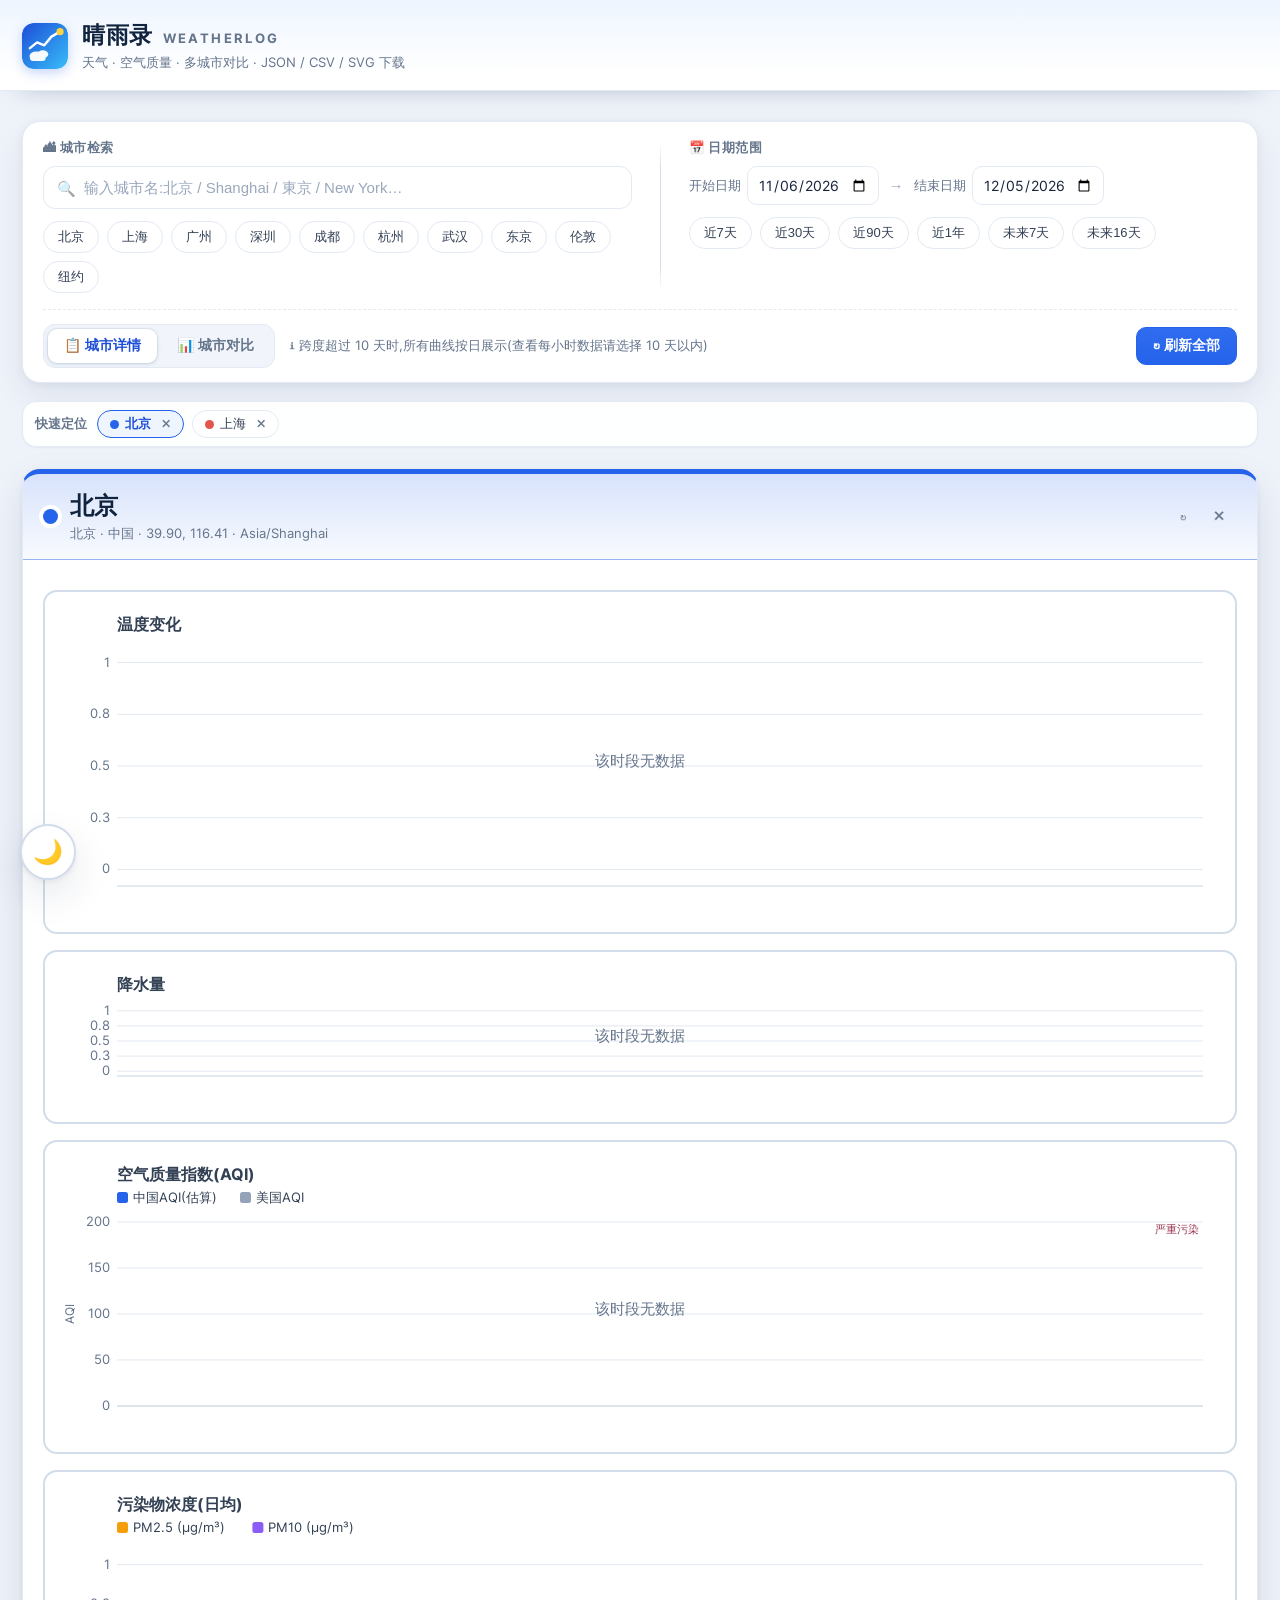
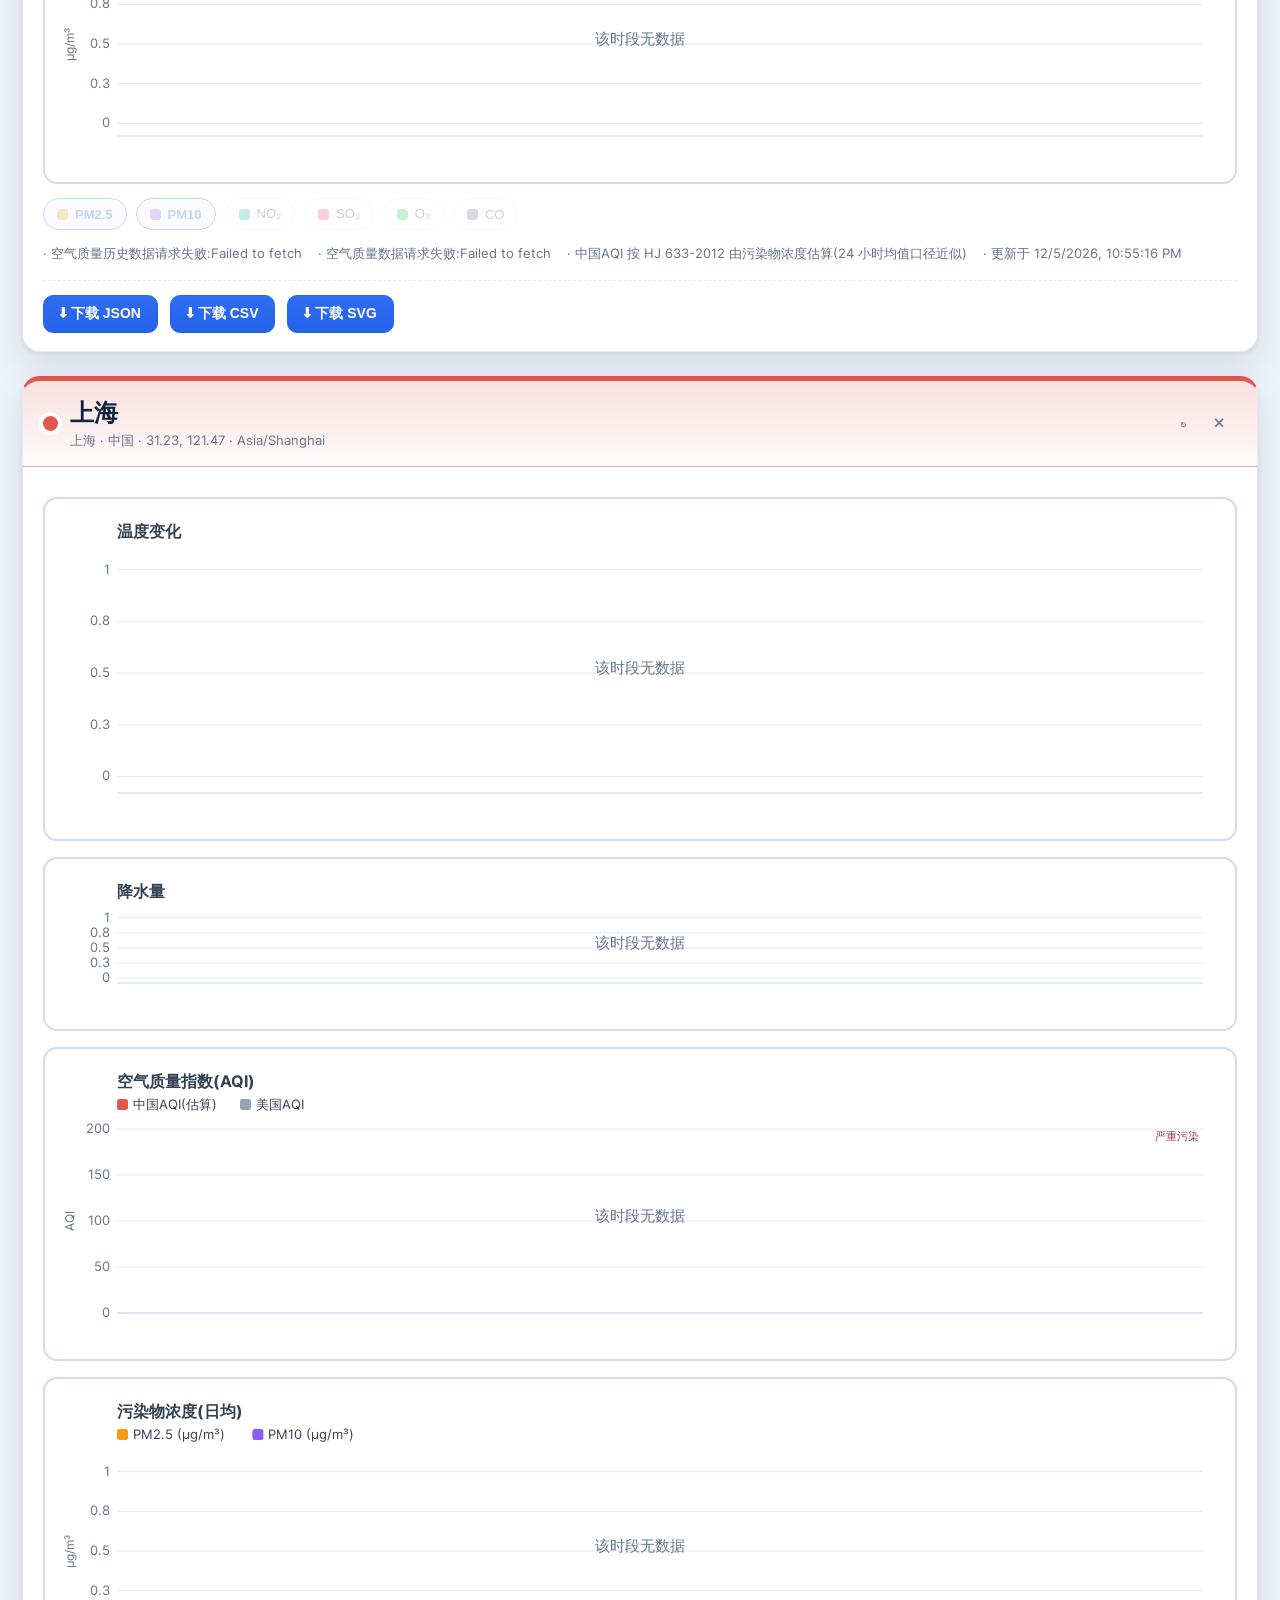
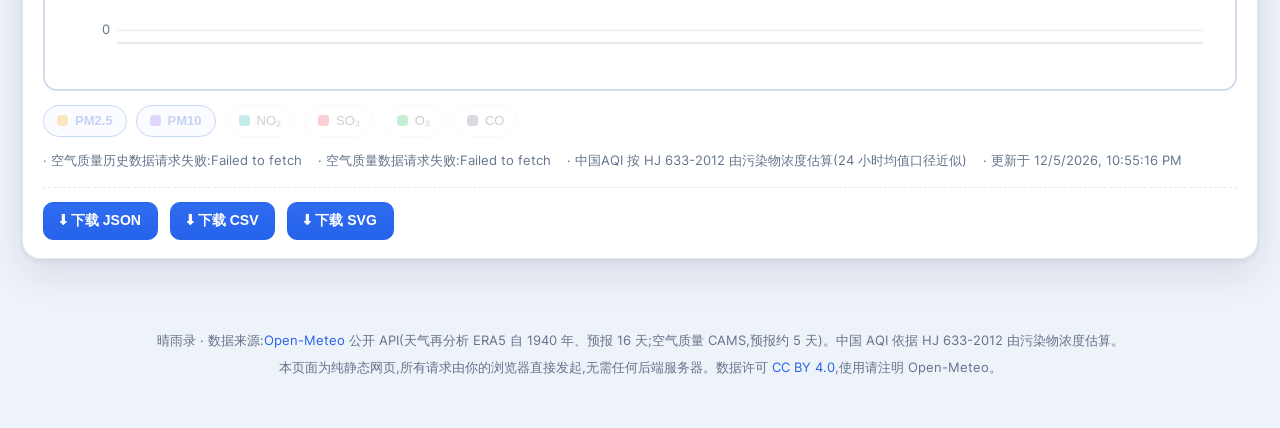
==== index.single.html @ 569e4cec "Add files via upload" ====
<!DOCTYPE html>
<html lang="zh-CN">
<head>
<meta charset="UTF-8">
<meta name="viewport" content="width=device-width, initial-scale=1">
<title>晴雨录 · 天气与空气质量查询</title>
<meta name="description" content="晴雨录:任意城市、任意时间段的天气温度与空气质量(AQI、PM2.5、PM10 等)查询,城市详情与多城市对比分开显示,可下载 JSON / CSV / SVG。数据来自 Open-Meteo 公开 API,纯静态网页,无需后端。">
<meta name="theme-color" content="#ffffff">
<script>
  /* 主题预设:在样式加载前应用,避免闪烁(默认浅色) */
  (function () {
    try {
      if (localStorage.getItem('ws_theme') === 'dark') document.documentElement.setAttribute('data-theme', 'dark');
    } catch (e) { /* 忽略 */ }
  })();
</script>
<link rel="icon" type="image/svg+xml" href="[data-uri]">
<link rel="icon" type="image/png" sizes="64x64" href="[data-uri]">
<link rel="apple-touch-icon" href="[data-uri]">
<style>
/* 晴雨录 · 主题样式(默认浅色,可切换深色)
 * 字体:Inter(本地打包,观感接近苹果 SF Pro)+ 系统中文/回退字体
 */
@font-face {
  font-family: "Inter";
  font-style: normal;
  font-weight: 400;
  font-display: swap;
  src: url("[data-uri]") format("woff2");
  unicode-range: U+0000-00FF, U+0131, U+0152-0153, U+02BB-02BC, U+02C6, U+02DA, U+02DC, U+0304, U+0308, U+0329, U+2000-206F, U+2074, U+20AC, U+2122, U+2191, U+2193, U+2212, U+2215, U+FEFF, U+FFFD;
}
@font-face {
  font-family: "Inter";
  font-style: normal;
  font-weight: 500;
  font-display: swap;
  src: url("[data-uri]") format("woff2");
  unicode-range: U+0000-00FF, U+0131, U+0152-0153, U+02BB-02BC, U+02C6, U+02DA, U+02DC, U+0304, U+0308, U+0329, U+2000-206F, U+2074, U+20AC, U+2122, U+2191, U+2193, U+2212, U+2215, U+FEFF, U+FFFD;
}
@font-face {
  font-family: "Inter";
  font-style: normal;
  font-weight: 600;
  font-display: swap;
  src: url("[data-uri]") format("woff2");
  unicode-range: U+0000-00FF, U+0131, U+0152-0153, U+02BB-02BC, U+02C6, U+02DA, U+02DC, U+0304, U+0308, U+0329, U+2000-206F, U+2074, U+20AC, U+2122, U+2191, U+2193, U+2212, U+2215, U+FEFF, U+FFFD;
}
@font-face {
  font-family: "Inter";
  font-style: normal;
  font-weight: 700;
  font-display: swap;
  src: url("[data-uri]") format("woff2");
  unicode-range: U+0000-00FF, U+0131, U+0152-0153, U+02BB-02BC, U+02C6, U+02DA, U+02DC, U+0304, U+0308, U+0329, U+2000-206F, U+2074, U+20AC, U+2122, U+2191, U+2193, U+2212, U+2215, U+FEFF, U+FFFD;
}

:root {
  color-scheme: light;
  --bg: #eef2f9;
  --bg-glow: #dbeafe;
  --card: #ffffff;
  --text: #16233a;
  --text-strong: #10233f;
  --muted: #64748b;
  --border: #e3eaf3;
  --border-strong: #d2dcea;
  --accent: #2563eb;
  --accent-dark: #1d4ed8;
  --accent-soft: #eff5ff;
  --panel-bg: #fbfdff;
  --seg-bg: #f1f5fb;
  --glass: rgba(255, 255, 255, .94);
  --header-top: #eef5ff;
  --placeholder: #9aa8bd;
  --btn-fg: #334155;
  --chart-panel: #ffffff;
  --hl-line: rgba(37, 99, 235, .12);
  --shadow-sm: 0 1px 2px rgba(16, 42, 83, .05);
  --shadow: 0 2px 8px rgba(16, 42, 83, .05), 0 14px 34px rgba(16, 42, 83, .07);
  --header-shadow: 0 12px 28px -22px rgba(16, 42, 83, .5);
  --card-shadow: 0 2px 5px rgba(16, 42, 83, .07), 0 16px 38px rgba(16, 42, 83, .10);
  --card-shadow-hover: 0 3px 10px rgba(16, 42, 83, .08), 0 22px 50px rgba(16, 42, 83, .14);
  --primary-shadow: 0 6px 16px rgba(37, 99, 235, .28);
  --danger: #dc2626;
  --danger-bg: #fef2f2;
}
[data-theme="dark"] {
  color-scheme: dark;
  --bg: #0b1220;
  --bg-glow: #1a2b4a;
  --card: #151f33;
  --text: #e2e8f0;
  --text-strong: #f1f5f9;
  --muted: #94a3b8;
  --border: #263248;
  --border-strong: #34445f;
  --accent: #60a5fa;
  --accent-dark: #93c5fd;
  --accent-soft: #16233d;
  --panel-bg: #111a2c;
  --seg-bg: #0f1728;
  --glass: rgba(21, 31, 51, .92);
  --header-top: #101a30;
  --placeholder: #64748b;
  --btn-fg: #cbd5e1;
  --chart-panel: #0f172a;
  --hl-line: rgba(96, 165, 250, .28);
  --shadow-sm: 0 1px 2px rgba(0, 0, 0, .35);
  --shadow: 0 2px 8px rgba(0, 0, 0, .3), 0 16px 38px rgba(0, 0, 0, .45);
  --header-shadow: 0 12px 28px -20px rgba(0, 0, 0, .8);
  --card-shadow: 0 2px 6px rgba(0, 0, 0, .35), 0 18px 44px rgba(0, 0, 0, .5);
  --card-shadow-hover: 0 3px 10px rgba(0, 0, 0, .45), 0 24px 54px rgba(0, 0, 0, .6);
  --primary-shadow: 0 6px 16px rgba(59, 130, 246, .35);
  --danger: #f87171;
  --danger-bg: #3f1212;
}

* { box-sizing: border-box; }
html { -webkit-text-size-adjust: 100%; }
body {
  margin: 0;
  font-family: "Inter", -apple-system, BlinkMacSystemFont, "SF Pro Text", "SF Pro Display", "PingFang SC", "Helvetica Neue", "Segoe UI", "Microsoft YaHei", sans-serif;
  background:
    radial-gradient(1100px 380px at 50% -150px, var(--bg-glow) 0%, transparent 65%),
    var(--bg);
  color: var(--text);
  min-height: 100vh;
  font-size: 15px;
}
a { color: var(--accent); text-decoration: none; }
a:hover { text-decoration: underline; }
.hidden { display: none !important; }

/* ---------- 顶部 ---------- */
.site-header {
  background: linear-gradient(180deg, var(--header-top) 0%, var(--card) 82%);
  border-bottom: 1px solid var(--border);
  box-shadow: var(--header-shadow);
  position: relative;
}
.logo-row { max-width: 1280px; margin: 0 auto; padding: 20px 22px 18px; display: flex; align-items: center; gap: 14px; }
.logo-row img { width: 46px; height: 46px; border-radius: 12px; box-shadow: 0 4px 12px rgba(37, 99, 235, .25); }
.brand h1 { margin: 0; font-size: 23px; letter-spacing: .5px; color: var(--text-strong); display: flex; align-items: baseline; gap: 10px; flex-wrap: wrap; }
.brand h1 .en { font-size: 13px; font-weight: 800; letter-spacing: 2.4px; color: var(--muted); }
.brand p { margin: 3px 0 0; font-size: 13px; color: var(--muted); }

main { max-width: 1280px; margin: 0 auto; padding: 10px 22px 56px; }
.panel { background: var(--card); border: 1px solid var(--border); border-radius: 18px; box-shadow: var(--shadow); }

/* ---------- 控制区 ---------- */
.controls { margin-top: 20px; padding: 18px 20px 14px; display: flex; flex-direction: column; }
.ctrl-row { display: flex; flex-wrap: wrap; gap: 18px 26px; align-items: flex-start; }
.ctrl-group { flex: 1 1 300px; min-width: 240px; }
.search-group { flex: 1 1 420px; }
.date-group { flex: 1 1 380px; }
.ctrl-label { display: flex; align-items: center; gap: 7px; font-size: 12.5px; font-weight: 700; letter-spacing: .4px; color: var(--muted); margin-bottom: 9px; }
.ctrl-divider {
  align-self: stretch;
  flex: 0 0 auto;
  width: 1px;
  margin: 2px;
  background: linear-gradient(180deg, transparent, var(--border-strong) 18%, var(--border-strong) 82%, transparent);
}
.ctrl-foot { display: flex; align-items: center; gap: 14px; flex-wrap: wrap; margin-top: 16px; padding-top: 14px; border-top: 1px dashed var(--border); }
.range-note { flex: 1 1 260px; font-size: 12.5px; color: var(--muted); line-height: 1.8; }
.ctrl-foot #refreshAll { margin-left: auto; }

.searchbox { position: relative; }
.search-ico { position: absolute; left: 14px; top: 50%; transform: translateY(-50%); font-size: 15px; opacity: .55; }
.searchbox input {
  width: 100%;
  padding: 12px 14px 12px 40px;
  border: 1.5px solid var(--border);
  border-radius: 12px;
  font-size: 15px;
  background: var(--card);
  color: var(--text);
  outline: none;
  transition: border-color .15s, box-shadow .15s;
}
.searchbox input:focus { border-color: var(--accent); box-shadow: 0 0 0 4px var(--hl-line); }
.searchbox input::placeholder { color: var(--placeholder); }

.suggestions {
  position: absolute;
  top: calc(100% + 8px);
  left: 0; right: 0;
  background: var(--card);
  border: 1px solid var(--border);
  border-radius: 12px;
  box-shadow: 0 16px 40px rgba(16, 42, 83, .16);
  max-height: 340px;
  overflow: auto;
  z-index: 50;
  padding: 6px;
}
.sugg-item { padding: 9px 12px; border-radius: 8px; cursor: pointer; }
.sugg-item:hover, .sugg-item.active { background: var(--accent-soft); }
.sugg-item b { font-size: 14.5px; }
.sugg-item span { display: block; font-size: 12.5px; color: var(--muted); margin-top: 2px; }
.sugg-empty { padding: 12px; font-size: 13.5px; color: var(--muted); }

.range-inputs { display: flex; align-items: center; gap: 10px; flex-wrap: wrap; }
.range-inputs label { font-size: 13px; color: var(--muted); display: flex; align-items: center; gap: 6px; }
.range-inputs input {
  padding: 9px 10px;
  border: 1.5px solid var(--border);
  border-radius: 10px;
  font-size: 14px;
  background: var(--card);
  color: var(--text);
  font-family: inherit;
}
.range-inputs input:focus { border-color: var(--accent); outline: none; box-shadow: 0 0 0 3px var(--hl-line); }
.sep { color: var(--placeholder); }

.preset-chips, .range-chips { display: flex; flex-wrap: wrap; gap: 8px; margin-top: 12px; }
.chip {
  padding: 6px 14px;
  border: 1px solid var(--border);
  border-radius: 999px;
  background: var(--card);
  color: var(--btn-fg);
  font-size: 13px;
  cursor: pointer;
  white-space: nowrap;
  transition: all .15s;
}
.chip:hover { border-color: var(--accent); color: var(--accent); background: var(--accent-soft); }

/* ---------- 按钮 ---------- */
.btn {
  padding: 9px 16px;
  border: 1px solid var(--border);
  border-radius: 10px;
  background: var(--card);
  color: var(--btn-fg);
  font-size: 14px;
  cursor: pointer;
  transition: all .15s;
}
.btn:hover { border-color: var(--accent); color: var(--accent); background: var(--accent-soft); }
.btn:active { transform: translateY(1px); }
.btn.primary { background: linear-gradient(180deg, #2f6cf0, #2563eb); border-color: #2563eb; color: #fff; font-weight: 600; }
.btn.primary:hover { background: linear-gradient(180deg, #2563eb, #1d4ed8); border-color: #1d4ed8; color: #fff; box-shadow: var(--primary-shadow); }
.btn.ghost { border-color: transparent; background: transparent; color: var(--muted); }
.btn.ghost:hover { background: var(--accent-soft); color: var(--accent); border-color: transparent; }
.btn.small { padding: 5px 10px; font-size: 13px; border-radius: 8px; }

/* ---------- 城市卡片(单列满宽,图表更大) ---------- */
.cards { display: grid; grid-template-columns: 1fr; gap: 24px; margin-top: 22px; }
.card {
  background: var(--card);
  border: 1px solid var(--border);
  border-top: 5px solid var(--cc, var(--border));
  border-radius: 18px;
  box-shadow: var(--card-shadow);
  overflow: hidden;
  transition: box-shadow .2s;
}
.card:hover { box-shadow: var(--card-shadow-hover); }
.card-head {
  display: flex;
  align-items: center;
  gap: 12px;
  padding: 16px 20px;
  border-bottom: 1px solid var(--border);
  background: linear-gradient(180deg, var(--panel-bg), var(--card));
}
.dot { width: 13px; height: 13px; border-radius: 50%; flex: 0 0 auto; display: inline-block; }
.card-head .dot { width: 15px; height: 15px; box-shadow: 0 0 0 4px var(--card); }
.card-head .title { min-width: 0; }
.card-head h3 { margin: 0; font-size: 24px; letter-spacing: .3px; color: var(--text-strong); }
.card-head .title p { margin: 3px 0 0; font-size: 13px; color: var(--muted); overflow: hidden; text-overflow: ellipsis; white-space: nowrap; }
.head-actions { margin-left: auto; display: flex; gap: 4px; }
.card .body { padding: 16px 20px 18px; }

/* 统计胶囊 */
.stats { display: flex; flex-wrap: wrap; gap: 10px; margin-bottom: 14px; }
.stat {
  display: inline-flex;
  align-items: baseline;
  gap: 5px;
  padding: 8px 14px;
  border: 1px solid var(--border);
  border-radius: 12px;
  font-size: 12.5px;
  background: var(--panel-bg);
}
.stat b { font-size: 17px; color: var(--text-strong); font-variant-numeric: tabular-nums; font-weight: 700; }
.stat i { font-style: normal; color: var(--muted); font-size: 12.5px; }
.stat.level { font-weight: 700; font-size: 13.5px; }

/* 图表(配色随主题切换;导出 SVG 时自动统一为白底) */
.charts { display: flex; flex-direction: column; gap: 16px; }
.chart-wrap { background: var(--chart-panel); border: 2px solid var(--border-strong); border-radius: 14px; padding: 10px 14px; }
.chart-wrap svg { width: 100%; height: auto; display: block; cursor: crosshair; }

/* 污染物图例开关 */
.poll-legend { display: flex; flex-wrap: wrap; gap: 9px; margin: 14px 0 4px; }
.poll-toggle { display: inline-flex; align-items: center; gap: 7px; font-size: 13px; padding: 6px 13px; }
.poll-toggle i { width: 11px; height: 11px; border-radius: 3.5px; display: inline-block; }
.poll-toggle:not(.on) { opacity: .55; }
.poll-toggle.on { border-color: var(--accent); color: var(--accent-dark); background: var(--accent-soft); font-weight: 600; }
.poll-toggle:disabled { opacity: .25; cursor: not-allowed; }

.note { font-size: 12.5px; color: var(--muted); line-height: 1.9; margin: 12px 0; }
.note span { margin-right: 16px; }

.downloads { display: flex; flex-wrap: wrap; gap: 12px; margin-top: 14px; padding-top: 14px; border-top: 1px dashed var(--border); }

.loading { display: flex; align-items: center; gap: 10px; padding: 30px 6px; color: var(--muted); font-size: 14px; }
.spinner {
  width: 18px; height: 18px;
  border: 3px solid var(--border);
  border-top-color: var(--accent);
  border-radius: 50%;
  animation: spin .8s linear infinite;
  flex: 0 0 auto;
}
@keyframes spin { to { transform: rotate(360deg); } }
.error-box {
  background: var(--danger-bg);
  border: 1px solid rgba(220, 38, 38, .35);
  color: var(--danger);
  border-radius: 12px;
  padding: 12px 14px;
  font-size: 13.5px;
  display: flex;
  align-items: center;
  gap: 10px;
  flex-wrap: wrap;
}

/* ---------- 对比区 ---------- */
.compare { margin-top: 22px; padding: 18px 20px 20px; }
.compare-head { display: flex; align-items: center; gap: 16px; flex-wrap: wrap; }
.compare-head h2 { margin: 0; font-size: 20px; color: var(--text-strong); }
.compare-chips { display: flex; flex-wrap: wrap; gap: 8px; }
.cmp-chip { display: inline-flex; align-items: center; gap: 7px; font-size: 13.5px; cursor: pointer; padding: 6px 13px; }
.cmp-chip input { accent-color: var(--accent); }
.cmp-chip i { width: 11px; height: 11px; border-radius: 50%; }
.compare-charts { display: flex; flex-direction: column; gap: 16px; margin-top: 16px; }
.compare-table { width: 100%; border-collapse: collapse; margin-top: 18px; font-size: 14px; }
.compare-table th, .compare-table td { padding: 10px 12px; border-bottom: 1px solid var(--border); text-align: center; font-variant-numeric: tabular-nums; }
.compare-table th { color: var(--muted); font-weight: 600; font-size: 12.5px; background: var(--panel-bg); }
.compare-table td:first-child { text-align: left; }
.compare-table .dot { margin-right: 8px; vertical-align: -1px; }
.compare .downloads { margin-top: 16px; }

/* ---------- 悬浮提示 ---------- */
.chart-tip {
  position: fixed;
  z-index: 999;
  pointer-events: none;
  background: rgba(15, 23, 42, .94);
  color: #fff;
  padding: 10px 12px;
  border-radius: 10px;
  font-size: 12.5px;
  max-width: 320px;
  box-shadow: 0 8px 24px rgba(0, 0, 0, .28);
}
.tip-title { font-weight: 700; margin-bottom: 5px; font-size: 13px; }
.tip-row { display: flex; align-items: center; gap: 8px; margin-top: 3px; white-space: nowrap; }
.tip-row i { width: 9px; height: 9px; border-radius: 50%; flex: 0 0 auto; }
.tip-row span { flex: 1; }
.tip-row b { margin-left: auto; padding-left: 14px; font-variant-numeric: tabular-nums; }

/* ---------- 提示条 / 页脚 ---------- */
.toast {
  position: fixed;
  left: 50%;
  bottom: 28px;
  transform: translateX(-50%);
  background: rgba(15, 23, 42, .95);
  color: #fff;
  padding: 11px 22px;
  border-radius: 999px;
  font-size: 14px;
  z-index: 1000;
  box-shadow: 0 8px 24px rgba(0, 0, 0, .28);
}
.site-footer { max-width: 1280px; margin: 0 auto; padding: 10px 22px 44px; text-align: center; font-size: 12.5px; color: var(--muted); line-height: 1.9; }
.site-footer p { margin: 4px 0; }

@media (max-width: 900px) {
  .ctrl-divider { display: none; }
  .ctrl-group { flex: 1 1 100%; }
  .ctrl-row { gap: 14px 18px; }
}
@media (max-width: 720px) {
  main { padding: 8px 14px 40px; }
  .logo-row { padding: 16px 14px 14px; }
  .brand h1 { font-size: 20px; }
  .controls { padding: 14px 14px 10px; }
  .ctrl-foot { gap: 10px; }
  .ctrl-foot #refreshAll { margin-left: 0; width: 100%; }
  .card-head { padding: 12px 14px; }
  .card .body { padding: 12px 14px 14px; }
  .stat b { font-size: 15.5px; }
  .compare { padding: 14px 14px 16px; }
  .theme-toggle { left: 14px; bottom: 14px; width: 52px; height: 52px; font-size: 22px; }
  .back-top { right: 12px; width: 58px; height: 58px; margin-top: -29px; font-size: 24px; }
}

/* ---------- 视图切换标签 ---------- */
.view-tabs {
  display: inline-flex;
  background: var(--seg-bg);
  border: 1px solid var(--border);
  border-radius: 12px;
  padding: 4px;
  gap: 4px;
}
.tab {
  padding: 8px 16px;
  border: none;
  border-radius: 9px;
  background: transparent;
  font-size: 14px;
  font-weight: 600;
  color: var(--muted);
  cursor: pointer;
  white-space: nowrap;
  transition: all .15s;
}
.tab:hover:not(.active) { color: var(--accent); }
.tab.active { background: var(--card); color: var(--accent-dark); box-shadow: 0 1px 4px rgba(16, 42, 83, .15), 0 0 0 1px var(--border); }

/* ---------- 城市索引(粘性导航) ---------- */
.city-index {
  position: sticky;
  top: 8px;
  z-index: 40;
  display: flex;
  align-items: center;
  gap: 10px;
  flex-wrap: wrap;
  margin-top: 18px;
  padding: 8px 12px;
  background: var(--glass);
  backdrop-filter: blur(8px);
  -webkit-backdrop-filter: blur(8px);
  border: 1px solid var(--border);
  border-radius: 14px;
  box-shadow: var(--shadow-sm);
}
.idx-label { font-size: 12.5px; font-weight: 600; color: var(--muted); white-space: nowrap; }
.idx-list { display: flex; align-items: center; gap: 8px; flex-wrap: wrap; }
.idx-chip {
  display: inline-flex;
  align-items: center;
  gap: 6px;
  padding: 4px 8px 4px 12px;
  border: 1px solid var(--border);
  border-radius: 999px;
  background: var(--card);
  font-size: 13px;
  color: var(--btn-fg);
  cursor: pointer;
  white-space: nowrap;
  transition: all .15s;
}
.idx-chip i { width: 9px; height: 9px; border-radius: 50%; flex: 0 0 auto; }
.idx-chip:hover { border-color: var(--accent); color: var(--accent); }
.idx-chip.active { border-color: var(--c, var(--accent)); background: var(--accent-soft); color: var(--accent-dark); font-weight: 600; }
.idx-del {
  display: inline-flex;
  align-items: center;
  justify-content: center;
  width: 18px;
  height: 18px;
  border: none;
  border-radius: 50%;
  background: transparent;
  color: var(--muted);
  font-size: 11px;
  line-height: 1;
  padding: 0;
  cursor: pointer;
  transition: all .15s;
}
.idx-del:hover { background: rgba(220, 38, 38, .14); color: var(--danger); }

/* 滚动定位时为粘性索引栏留出偏移 */
.card { scroll-margin-top: 86px; }

/* 对比视图空状态 */
.compare-empty {
  padding: 48px 20px;
  text-align: center;
  color: var(--muted);
  font-size: 14.5px;
  line-height: 1.9;
}
.compare-empty b { color: var(--accent-dark); }

/* ---------- 左下角:深浅主题切换 ---------- */
.theme-toggle {
  position: fixed;
  left: 20px;
  bottom: 20px;
  z-index: 80;
  width: 56px;
  height: 56px;
  border-radius: 50%;
  border: 2px solid var(--border-strong);
  background: var(--card);
  color: var(--text);
  font-size: 24px;
  line-height: 1;
  cursor: pointer;
  display: flex;
  align-items: center;
  justify-content: center;
  box-shadow: var(--card-shadow);
  transition: transform .15s, box-shadow .15s;
}
.theme-toggle:hover { transform: translateY(-2px); box-shadow: var(--card-shadow-hover); }
.theme-toggle:focus-visible { outline: 2px solid var(--accent); outline-offset: 2px; }

/* ---------- 右侧下部(下三分之一处):回到顶部(蓝底白箭头,便于识别与点击) ---------- */
.back-top {
  position: fixed;
  right: 18px;
  top: 74%;
  margin-top: -32px;
  z-index: 80;
  width: 64px;
  height: 64px;
  border-radius: 50%;
  border: none;
  background: linear-gradient(180deg, #2f6cf0, #1d4ed8);
  color: #fff;
  font-size: 26px;
  line-height: 1;
  cursor: pointer;
  display: flex;
  align-items: center;
  justify-content: center;
  box-shadow: 0 10px 26px rgba(37, 99, 235, .45);
  opacity: 0;
  pointer-events: none;
  transform: translateX(12px);
  transition: opacity .2s, transform .2s, box-shadow .15s;
}
.back-top.visible { opacity: 1; pointer-events: auto; transform: translateX(0); }
.back-top:hover { box-shadow: 0 12px 32px rgba(37, 99, 235, .6); }
.back-top:focus-visible { outline: 2px solid var(--accent); outline-offset: 2px; }

/* ---------- SVG 下载选择弹窗 ---------- */
.modal {
  position: fixed;
  inset: 0;
  z-index: 300;
  background: rgba(15, 23, 42, .45);
  display: flex;
  align-items: center;
  justify-content: center;
  padding: 20px;
}
.modal-card {
  background: var(--card);
  border: 1px solid var(--border);
  border-radius: 18px;
  box-shadow: var(--card-shadow);
  width: min(520px, 100%);
  padding: 18px 20px 20px;
}
.modal-head { display: flex; align-items: center; gap: 12px; }
.modal-head h3 { margin: 0; font-size: 18px; color: var(--text-strong); flex: 1; }
.modal-close {
  width: 32px;
  height: 32px;
  border: none;
  border-radius: 9px;
  background: transparent;
  color: var(--muted);
  font-size: 15px;
  cursor: pointer;
}
.modal-close:hover { background: var(--accent-soft); color: var(--accent); }
.modal-sub { margin: 10px 0 14px; font-size: 13px; color: var(--muted); }
.modal-options { display: flex; flex-direction: column; gap: 10px; }
.modal-opt { text-align: left; padding: 12px 16px; font-size: 14px; border-radius: 12px; }
.modal-opt.primary { text-align: center; }
.modal-empty { padding: 18px 4px; text-align: center; font-size: 13.5px; color: var(--muted); }

/* ---------- 主题切换动画 ---------- */
html.theme-anim body,
html.theme-anim .site-header,
html.theme-anim .panel,
html.theme-anim .card,
html.theme-anim .card-head,
html.theme-anim .chart-wrap,
html.theme-anim .city-index,
html.theme-anim .stat,
html.theme-anim .chip,
html.theme-anim .btn,
html.theme-anim .searchbox input,
html.theme-anim .range-inputs input,
html.theme-anim .view-tabs,
html.theme-anim .tab,
html.theme-anim .compare-table th,
html.theme-anim .theme-toggle,
html.theme-anim .back-top,
html.theme-anim .modal-card,
html.theme-anim .suggestions,
html.theme-anim .sugg-item,
html.theme-anim .note,
html.theme-anim .idx-chip,
html.theme-anim .downloads {
  transition: background-color .38s ease, color .38s ease, border-color .38s ease, box-shadow .38s ease;
}
html.theme-anim body { animation: themeFade .42s ease; }
@keyframes themeFade {
  0% { opacity: .78; }
  100% { opacity: 1; }
}
html.theme-anim .theme-toggle { animation: themeSpin .45s ease; }
@keyframes themeSpin {
  0% { transform: rotate(0deg) scale(1); }
  60% { transform: rotate(160deg) scale(1.08); }
  100% { transform: rotate(180deg) scale(1); }
}

</style>
</head>
<body>
<header class="site-header">
  <div class="logo-row">
    <img src="[data-uri]" alt="晴雨录图标" width="46" height="46">
    <div class="brand">
      <h1>晴雨录 <span class="en">WEATHERLOG</span></h1>
      <p>天气 · 空气质量 · 多城市对比 · JSON / CSV / SVG 下载</p>
    </div>
  </div>
</header>

<main>
  <section class="panel controls" id="controls">
    <div class="ctrl-row">
      <div class="ctrl-group search-group">
        <div class="ctrl-label">🏙 城市检索</div>
        <div class="searchbox">
          <span class="search-ico" aria-hidden="true">🔍</span>
          <input id="searchInput" type="text" placeholder="输入城市名:北京 / Shanghai / 東京 / New York…" autocomplete="off">
          <div id="suggestions" class="suggestions hidden"></div>
        </div>
        <div class="preset-chips" id="presetChips" aria-label="常用城市"></div>
      </div>
      <div class="ctrl-divider" aria-hidden="true"></div>
      <div class="ctrl-group date-group">
        <div class="ctrl-label">📅 日期范围</div>
        <div class="range-inputs">
          <label>开始日期 <input type="date" id="dateStart"></label>
          <span class="sep">→</span>
          <label>结束日期 <input type="date" id="dateEnd"></label>
        </div>
        <div class="range-chips" id="rangeChips" aria-label="快捷时间段"></div>
      </div>
    </div>
    <div class="ctrl-foot">
      <div class="view-tabs" role="tablist" aria-label="视图切换">
        <button class="tab active" data-view="cities" role="tab" aria-selected="true">📋 城市详情</button>
        <button class="tab" data-view="compare" role="tab" aria-selected="false">📊 城市对比</button>
      </div>
      <div class="range-note hidden" id="rangeNote"></div>
      <button id="refreshAll" class="btn primary" title="按当前城市与日期重新加载全部城市">↻ 刷新全部</button>
    </div>
  </section>

  <nav class="city-index" id="cityIndex" aria-label="城市快速定位">
    <span class="idx-label">快速定位</span>
    <div class="idx-list" id="idxList"></div>
  </nav>

  <section id="cards" class="cards"></section>

  <section id="compareSection" class="panel compare hidden">
    <div class="compare-head">
      <h2>📊 城市对比</h2>
      <div class="compare-chips" id="compareChips"></div>
    </div>
    <div class="compare-charts" id="compareCharts"></div>
    <table class="compare-table hidden" id="compareTable"></table>
    <div class="downloads">
      <button id="dlCompareCSV" class="btn">⬇ 下载对比数据 CSV</button>
      <button id="dlCompareSVG" class="btn">⬇ 下载对比图表 SVG</button>
    </div>
  </section>
</main>

<footer class="site-footer">
  <p>晴雨录 · 数据来源:<a href="https://open-meteo.com/" target="_blank" rel="noopener">Open-Meteo</a> 公开 API(天气再分析 ERA5 自 1940 年、预报 16 天;空气质量 CAMS,预报约 5 天)。中国 AQI 依据 HJ 633-2012 由污染物浓度估算。</p>
  <p>本页面为纯静态网页,所有请求由你的浏览器直接发起,无需任何后端服务器。数据许可 <a href="https://creativecommons.org/licenses/by/4.0/" target="_blank" rel="noopener">CC BY 4.0</a>,使用请注明 Open-Meteo。</p>
</footer>

<button id="themeToggle" class="theme-toggle" type="button" title="切换到深色主题" aria-label="切换深浅主题">🌙</button>
<button id="backTop" class="back-top" type="button" title="回到顶部" aria-label="回到顶部">↑</button>

<div id="svgModal" class="modal hidden" role="dialog" aria-modal="true" aria-label="选择要下载的 SVG 图表">
  <div class="modal-card">
    <div class="modal-head">
      <h3 id="svgModalTitle">下载 SVG 图表</h3>
      <button class="modal-close" id="svgModalClose" type="button" aria-label="关闭">✕</button>
    </div>
    <p class="modal-sub">可以选择下载单张图表,或把全部图表合并成一张 SVG:</p>
    <div class="modal-options" id="svgModalOptions"></div>
  </div>
</div>

<noscript><div style="text-align:center;padding:20px">本页面需要启用 JavaScript 才能查询天气数据。</div></noscript>
<div id="toast" class="toast hidden"></div>
<script>
/* charts.js — 轻量无依赖 SVG 图表库(曲线/色带/柱状/AQI 等级带/悬浮提示)+ SVG 导出
 * 图表本身就是内联 SVG,因此"下载 SVG"只需把图表序列化即可。
 */
'use strict';

const SVGNS = 'http://www.w3.org/2000/svg';
const CHART_PALETTES = {
  light: { text: '#334155', muted: '#64748b', grid: '#e2e8f0', axis: '#cbd5e1', bg: '#ffffff' },
  dark: { text: '#e2e8f0', muted: '#94a3b8', grid: '#2a3950', axis: '#3b4c66', bg: '#0f172a' },
};
/* 当前主题下的图表配色(深色主题用深底浅字) */
function chartPalette() {
  const dark = typeof document !== 'undefined' && document.documentElement
    && document.documentElement.getAttribute
    && document.documentElement.getAttribute('data-theme') === 'dark';
  return CHART_PALETTES[dark ? 'dark' : 'light'];
}

function svgEl(name, attrs, children = []) {
  const n = document.createElementNS(SVGNS, name);
  for (const k in attrs) n.setAttribute(k, attrs[k]);
  for (const c of children) n.appendChild(typeof c === 'string' ? document.createTextNode(c) : c);
  return n;
}

function esc(s) {
  return String(s ?? '').replace(/[&<>"']/g, c => ({ '&': '&amp;', '<': '&lt;', '>': '&gt;', '"': '&quot;', "'": '&#39;' }[c]));
}

function niceStep(range, targetTicks) {
  if (!(range > 0)) return 1;
  const raw = range / targetTicks;
  const mag = Math.pow(10, Math.floor(Math.log10(raw)));
  const norm = raw / mag;
  const step = (norm <= 1 ? 1 : norm <= 2 ? 2 : norm <= 2.5 ? 2.5 : norm <= 5 ? 5 : 10) * mag;
  return step;
}

function fmtAxis(v) {
  if (v === 0) return '0';
  const a = Math.abs(v);
  if (a >= 1000) return (v / 1000).toFixed(a >= 10000 ? 0 : 1) + 'k';
  if (a >= 100) return String(Math.round(v));
  return String(Math.round(v * 10) / 10);
}

let tipEl = null;
function getTip() {
  if (!tipEl) { tipEl = document.createElement('div'); tipEl.className = 'chart-tip'; document.body.appendChild(tipEl); }
  return tipEl;
}

function polyPath(values, X, Y) {
  let d = '';
  let started = false;
  for (let i = 0; i < values.length; i++) {
    const v = values[i];
    if (v === null || v === undefined || Number.isNaN(v)) { started = false; continue; }
    d += (started ? 'L' : 'M') + X(i).toFixed(1) + ' ' + Y(v).toFixed(1);
    started = true;
  }
  return d;
}

/**
 * buildChart(opts)
 * opts: {
 *   labels: string[], series: [{ label, color, values: (number|[lo,hi])[], type?: 'line'|'area'|'band'|'bar',
 *                                 width, dash, opacity, midLine, fmt(v) }],
 *   width, height, yMin, yMax, yLabel, xFmt(t), title, bands: [{from,to,color,label}],
 *   zeroBase, legend: true|[{label,color}], emptyText
 * }
 * 返回 { svg, width, height }
 */
function buildChart(opts) {
  const { labels = [], series = [], width = 960, height = 300, yMin, yMax, yLabel = '', bands = [], xFmt, title = '', zeroBase = false, legend = false, emptyText = '该时段无数据' } = opts;
  const P = chartPalette();
  const ML = 58, MR = 18, MB = 36;

  // ---- 图例(画在 SVG 内部,保证导出的 SVG 自带图例) ----
  let legendItems = null;
  if (legend === true) legendItems = series.filter(s => !s.hidden).map(s => ({ label: s.label || s.name || '', color: s.color }));
  else if (Array.isArray(legend)) legendItems = legend.filter(Boolean);

  const legendRows = [];
  if (legendItems && legendItems.length) {
    let x = ML, row = [];
    for (const it of legendItems) {
      let w = 12 + 6 + 16;
      for (const ch of String(it.label)) w += ch.charCodeAt(0) > 255 ? 12.5 : 7.8;
      if (x + w > width - MR && row.length) { legendRows.push(row); row = []; x = ML; }
      row.push({ x, ...it });
      x += w;
    }
    if (row.length) legendRows.push(row);
  }

  let contentTop = 12;
  if (title) contentTop += 26;
  if (legendRows.length) contentTop += legendRows.length * 18 + 8;
  const plotTop = contentTop + 6;
  const plotW = width - ML - MR;
  const plotH = Math.max(height - plotTop - MB, 30);

  // ---- y 轴范围 ----
  let lo = yMin, hi = yMax;
  if (lo === undefined || hi === undefined) {
    let mn = Infinity, mx = -Infinity;
    for (const s of series) {
      if (s.hidden) continue;
      for (const v of s.values) {
        if (v === null || v === undefined || Number.isNaN(v)) continue;
        if (Array.isArray(v)) { mn = Math.min(mn, v[0], v[1]); mx = Math.max(mx, v[0], v[1]); }
        else { mn = Math.min(mn, v); mx = Math.max(mx, v); }
      }
    }
    if (!isFinite(mn)) { mn = 0; mx = 1; }
    const pad = (mx - mn) * 0.08 || 1;
    if (lo === undefined) lo = mn - pad;
    if (hi === undefined) hi = mx + pad;
  }
  if (zeroBase) lo = Math.min(0, lo);
  if (!(hi > lo)) hi = lo + 1;

  const n = labels.length;
  const X = i => ML + (n <= 1 ? plotW / 2 : (i / (n - 1)) * plotW);
  const Y = v => plotTop + plotH - ((v - lo) / (hi - lo)) * plotH;

  const svg = svgEl('svg', { viewBox: `0 0 ${width} ${height}`, class: 'chart-svg', 'data-w': width, 'data-h': height, role: 'img', 'font-family': 'Inter, "SF Pro Text", "PingFang SC", "Segoe UI", "Microsoft YaHei", sans-serif' });
  svg.appendChild(svgEl('rect', { x: 0, y: 0, width: width, height: height, class: 'chart-bg', fill: P.bg }));

  // ---- AQI 等级色带 ----
  for (const b of bands) {
    const yTop = Y(Math.max(b.from, lo));
    const yBot = Y(Math.min(b.to, hi));
    if (yBot - yTop < 0.5) continue;
    svg.appendChild(svgEl('rect', { x: ML, y: yBot, width: plotW, height: yTop - yBot, fill: b.color, opacity: 0.10 }));
    svg.appendChild(svgEl('text', { x: width - MR - 4, y: yBot + 11, 'text-anchor': 'end', 'font-size': 11, fill: b.color, opacity: 0.8 }, [b.label]));
  }

  // ---- 网格 + y 刻度 ----
  const step = niceStep(hi - lo, 5);
  for (let v = Math.ceil(lo / step - 1e-9) * step; v <= hi + 1e-9; v += step) {
    const y = Y(v);
    svg.appendChild(svgEl('line', { x1: ML, y1: y, x2: width - MR, y2: y, stroke: P.grid, 'stroke-width': 1 }));
    svg.appendChild(svgEl('text', { x: ML - 7, y: y + 4, 'text-anchor': 'end', 'font-size': 12.5, fill: P.muted }, [fmtAxis(v)]));
  }

  // ---- x 刻度:均匀铺满整个宽度(端点必含,避免最后两个刻度挤在一起) ----
  if (n > 0) {
    const idxs = [];
    if (n === 1) {
      idxs.push(0);
    } else {
      const K = Math.max(1, Math.min(n - 1, Math.floor(plotW / 115)));
      for (let k = 0; k <= K; k++) idxs.push(Math.round((k * (n - 1)) / K));
    }
    for (const i of idxs) {
      const x = X(i);
      svg.appendChild(svgEl('line', { x1: x, y1: plotTop, x2: x, y2: plotTop + plotH, stroke: P.grid, 'stroke-width': 1 }));
      svg.appendChild(svgEl('text', { x: x, y: height - 10, 'text-anchor': 'middle', 'font-size': 12.5, fill: P.muted }, [xFmt ? xFmt(labels[i]) : labels[i]]));
    }
  }

  // ---- 基线 ----
  svg.appendChild(svgEl('line', { x1: ML, y1: plotTop + plotH, x2: width - MR, y2: plotTop + plotH, stroke: P.axis, 'stroke-width': 1 }));

  // ---- 标题 / y 轴标题 / 图例 ----
  if (title) svg.appendChild(svgEl('text', { x: ML, y: 28, 'font-size': 16, 'font-weight': 700, fill: P.text }, [title]));
  if (yLabel) svg.appendChild(svgEl('text', { x: 15, y: plotTop + plotH / 2, transform: `rotate(-90 15 ${plotTop + plotH / 2})`, 'text-anchor': 'middle', 'font-size': 12, fill: P.muted }, [yLabel]));
  const legTop = 12 + (title ? 26 : 0);
  legendRows.forEach((row, ri) => {
    const ly = legTop + ri * 18;
    for (const it of row) {
      svg.appendChild(svgEl('rect', { x: it.x, y: ly + 2, width: 11, height: 11, rx: 2.5, fill: it.color }));
      svg.appendChild(svgEl('text', { x: it.x + 16, y: ly + 12, 'font-size': 12.5, fill: P.text }, [it.label]));
    }
  });

  // ---- 无数据提示 ----
  if (!n) {
    svg.appendChild(svgEl('text', { x: width / 2, y: plotTop + plotH / 2, 'text-anchor': 'middle', 'font-size': 15, fill: P.muted }, [emptyText]));
  }

  // ---- 数据序列 ----
  const hoverGroup = svgEl('g', { class: 'hover-el' });
  const hoverLine = svgEl('line', { y1: plotTop, y2: plotTop + plotH, stroke: '#94a3b8', 'stroke-width': 1, 'stroke-dasharray': '3 3', visibility: 'hidden' });
  hoverGroup.appendChild(hoverLine);
  const dotDefs = [];

  for (const s of series) {
    if (s.hidden) continue;
    if (s.type === 'band') {
      const dTop = [], dBot = [];
      for (let i = 0; i < n; i++) {
        const v = s.values[i];
        if (!v) continue;
        dTop.push((dTop.length ? 'L' : 'M') + X(i).toFixed(1) + ' ' + Y(v[1]).toFixed(1));
      }
      for (let i = n - 1; i >= 0; i--) {
        const v = s.values[i];
        if (!v) continue;
        dBot.push('L' + X(i).toFixed(1) + ' ' + Y(v[0]).toFixed(1));
      }
      if (dTop.length) {
        svg.appendChild(svgEl('path', { d: dTop.join('') + dBot.join('') + 'Z', fill: s.color, opacity: s.opacity ?? 0.16 }));
        if (s.midLine !== false) {
          const mid = s.values.map(v => (v ? (v[0] + v[1]) / 2 : null));
          svg.appendChild(svgEl('path', { d: polyPath(mid, X, Y), fill: 'none', stroke: s.color, 'stroke-width': s.width ?? 1.6, 'stroke-dasharray': s.dash || '', 'stroke-linejoin': 'round', 'stroke-linecap': 'round', opacity: s.lineOpacity ?? 0.9 }));
          const c = svgEl('circle', { r: 4, fill: '#ffffff', stroke: s.color, 'stroke-width': 2, visibility: 'hidden' });
          hoverGroup.appendChild(c);
          dotDefs.push({ values: mid, circle: c, label: s.label || s.name, color: s.color, fmt: s.fmt });
        }
      }
    } else if (s.type === 'bar') {
      // 柱宽约为槽位的 80%(相对此前 62% 加宽约 130%)
      const bw = Math.min((plotW / Math.max(n, 1)) * 0.8, 34);
      for (let i = 0; i < n; i++) {
        const v = s.values[i];
        if (v === null || v === undefined || Number.isNaN(v)) continue;
        svg.appendChild(svgEl('rect', { x: X(i) - bw / 2, y: Y(v), width: bw, height: Math.max(Y(lo) - Y(v), 0.5), rx: 1.5, fill: s.color, opacity: s.opacity ?? 0.8 }));
      }
    } else {
      const d = polyPath(s.values, X, Y);
      if (d && s.type === 'area') {
        svg.appendChild(svgEl('path', { d: d + ` L${X(n - 1).toFixed(1)} ${Y(lo).toFixed(1)} L${X(0).toFixed(1)} ${Y(lo).toFixed(1)} Z`, fill: s.color, opacity: s.opacity ?? 0.12 }));
      }
      if (d) {
        svg.appendChild(svgEl('path', { d: d, fill: 'none', stroke: s.color, 'stroke-width': s.width ?? 2, 'stroke-dasharray': s.dash || '', 'stroke-linejoin': 'round', 'stroke-linecap': 'round' }));
        const c = svgEl('circle', { r: 4, fill: '#ffffff', stroke: s.color, 'stroke-width': 2, visibility: 'hidden' });
        hoverGroup.appendChild(c);
        dotDefs.push({ values: s.values, circle: c, label: s.label || s.name, color: s.color, fmt: s.fmt });
      }
    }
  }
  svg.appendChild(hoverGroup);

  // ---- 悬浮交互 ----
  if (n > 0) {
    svg.addEventListener('mousemove', (e) => {
      const rect = svg.getBoundingClientRect();
      if (!rect.width) return;
      const px = (e.clientX - rect.left) / rect.width * width;
      const i = Math.max(0, Math.min(n - 1, Math.round((px - ML) / plotW * (n - 1))));
      const x = X(i);
      hoverLine.setAttribute('x1', x); hoverLine.setAttribute('x2', x);
      hoverLine.setAttribute('visibility', 'visible');
      let html = `<div class="tip-title">${esc(labels[i] ?? '')}</div>`;
      for (const it of dotDefs) {
        const v = it.values[i];
        const vis = v !== null && v !== undefined && !Number.isNaN(v);
        it.circle.setAttribute('cx', x);
        it.circle.setAttribute('cy', vis ? Y(v) : -10);
        it.circle.setAttribute('visibility', vis ? 'visible' : 'hidden');
        if (vis) html += `<div class="tip-row"><i style="background:${it.color}"></i><span>${esc(it.label)}</span><b>${esc(it.fmt ? it.fmt(v) : fmtAxis(v))}</b></div>`;
      }
      const tip = getTip();
      tip.innerHTML = html;
      tip.style.display = 'block';
      const tw = tip.offsetWidth, th = tip.offsetHeight;
      let tx = e.clientX + 14, ty = e.clientY - th - 8;
      if (tx + tw > window.innerWidth - 6) tx = e.clientX - tw - 14;
      if (ty < 6) ty = e.clientY + 16;
      tip.style.left = tx + 'px';
      tip.style.top = ty + 'px';
    });
    svg.addEventListener('mouseleave', () => {
      hoverLine.setAttribute('visibility', 'hidden');
      for (const it of dotDefs) it.circle.setAttribute('visibility', 'hidden');
      const tip = getTip();
      if (tip) tip.style.display = 'none';
    });
  }

  return { svg, width, height };
}

/* 把图表序列化为可独立打开的 SVG 文件内容(导出统一使用白色背景,便于分享/打印) */
const CHART_DARK_TO_LIGHT = { '#e2e8f0': '#334155', '#94a3b8': '#64748b', '#2a3950': '#e2e8f0', '#3b4c66': '#cbd5e1', '#0f172a': '#ffffff' };
function svgToString(svg, w, h) {
  const clone = svg.cloneNode(true);
  clone.setAttribute('xmlns', SVGNS);
  clone.setAttribute('width', w);
  clone.setAttribute('height', h);
  clone.removeAttribute('class');
  clone.removeAttribute('data-w');
  clone.removeAttribute('data-h');
  clone.querySelectorAll('.hover-el').forEach(e => e.remove());
  const bg = clone.querySelector('.chart-bg');
  if (bg) bg.setAttribute('fill', '#ffffff');
  let str = new XMLSerializer().serializeToString(clone);
  // 深色主题下导出时,把深色图表配色还原为浅色(白底深字)
  if (chartPalette() === CHART_PALETTES.dark) {
    for (const [d, l] of Object.entries(CHART_DARK_TO_LIGHT)) str = str.split(d).join(l);
  }
  return '<?xml version="1.0" encoding="UTF-8"?>\n' + str;
}

/* 将多张图表纵向拼接为一张 SVG */
function stackCharts(charts, opts = {}) {
  const gap = opts.gap ?? 30;
  const w = Math.max(...charts.map(c => c.width));
  const totalH = charts.reduce((a, c) => a + c.height, 0) + gap * Math.max(0, charts.length - 1);
  const outer = svgEl('svg', { xmlns: SVGNS, viewBox: `0 0 ${w} ${totalH}`, width: w, height: totalH });
  outer.appendChild(svgEl('rect', { width: w, height: totalH, fill: '#ffffff' }));
  let y = 0;
  for (const c of charts) {
    const g = svgEl('g', { transform: `translate(0,${y})` });
    const clone = c.svg.cloneNode(true);
    clone.querySelectorAll('.hover-el').forEach(e => e.remove());
    // 关键的修复:内层 <svg> 必须显式设置 width/height,
    // 否则嵌套 SVG 默认按 100% 撑满外层,导致“全部图表”导出错位/裁剪。
    clone.setAttribute('width', c.width);
    clone.setAttribute('height', c.height);
    clone.setAttribute('viewBox', `0 0 ${c.width} ${c.height}`);
    const bg = clone.querySelector('.chart-bg');
    if (bg) bg.setAttribute('fill', '#ffffff');
    g.appendChild(clone);
    outer.appendChild(g);
    y += c.height + gap;
  }
  return outer;
}

</script>
<script>
/* app.js — 晴雨录 主逻辑(城市详情 / 城市对比双视图)
 * 纯前端:浏览器直连 Open-Meteo 公开 API(CORS 全放行,无需 API Key,无需后端)。
 */
'use strict';

/* ================= 常量 ================= */
const GEO_URL = 'https://geocoding-api.open-meteo.com/v1/search';
const ARCHIVE_URL = 'https://archive-api.open-meteo.com/v1/archive';
const FORECAST_URL = 'https://api.open-meteo.com/v1/forecast';
const AIR_URL = 'https://air-quality-api.open-meteo.com/v1/air-quality';
const WEATHER_MIN = '1940-01-01';
const AQ_START = '2021-09-27';
const DAILY_VARS = 'temperature_2m_max,temperature_2m_min,temperature_2m_mean,precipitation_sum';
const AIR_VARS_FULL = 'pm2_5,pm10,nitrogen_dioxide,sulphur_dioxide,ozone,carbon_monoxide,us_aqi';
const AIR_VARS_LITE = 'pm2_5,pm10,us_aqi';

const PALETTE = ['#2563eb', '#e2574c', '#16a34a', '#f59e0b', '#8b5cf6', '#0ea5e9', '#ec4899', '#14b8a6'];

const PRESETS = [
  ['北京', 39.9042, 116.4074, 'Asia/Shanghai', '中国'],
  ['上海', 31.2304, 121.4737, 'Asia/Shanghai', '中国'],
  ['广州', 23.1291, 113.2644, 'Asia/Shanghai', '中国'],
  ['深圳', 22.5431, 114.0579, 'Asia/Shanghai', '中国'],
  ['成都', 30.5728, 104.0668, 'Asia/Shanghai', '中国'],
  ['杭州', 30.2741, 120.1551, 'Asia/Shanghai', '中国'],
  ['武汉', 30.5928, 114.3055, 'Asia/Shanghai', '中国'],
  ['东京', 35.6762, 139.6503, 'Asia/Tokyo', '日本'],
  ['伦敦', 51.5074, -0.1278, 'Europe/London', '英国'],
  ['纽约', 40.7128, -74.006, 'America/New_York', '美国'],
];

const RANGE_CHIPS = [
  ['近7天', -6, 0], ['近30天', -29, 0], ['近90天', -89, 0], ['近1年', -364, 0],
  ['未来7天', 0, 7], ['未来16天', 1, 16],
];

const POLL = [
  { key: 'pm25', label: 'PM2.5', color: '#f59e0b' },
  { key: 'pm10', label: 'PM10', color: '#8b5cf6' },
  { key: 'no2', label: 'NO₂', color: '#14b8a6' },
  { key: 'so2', label: 'SO₂', color: '#f43f5e' },
  { key: 'o3', label: 'O₃', color: '#22c55e' },
  { key: 'co', label: 'CO', color: '#64748b' },
];

/* 中国 AQI 等级(HJ 633-2012) */
const AQI_LEVELS = [
  { max: 50, label: '优', color: '#00b050' },
  { max: 100, label: '良', color: '#e5b800' },
  { max: 150, label: '轻度污染', color: '#ff7e00' },
  { max: 200, label: '中度污染', color: '#ef4444' },
  { max: 300, label: '重度污染', color: '#99004d' },
  { max: Infinity, label: '严重污染', color: '#7e0023' },
];
const AQI_BANDS = (() => {
  const out = [];
  let prev = 0;
  for (const l of AQI_LEVELS) {
    out.push({ from: prev, to: Math.min(l.max, 500), color: l.color, label: l.label });
    prev = l.max;
  }
  return out;
})();

/* 中国 AQI 计算(HJ 633-2012 分段线性;输入为 24 小时均值浓度,CO 单位为 mg/m³) */
const CN_BPS = [
  ['pm25', [0, 35, 75, 115, 150, 250, 350, 500]],
  ['pm10', [0, 50, 150, 250, 350, 420, 500, 600]],
  ['so2', [0, 50, 150, 475, 800, 1600, 2100, 2620]],
  ['no2', [0, 40, 80, 180, 280, 565, 750, 940]],
  ['o3', [0, 100, 160, 215, 265, 800]],
  ['co', [0, 2, 4, 14, 24, 36, 48, 60]],
];
const CN_ILO = [0, 50, 100, 150, 200, 300, 400, 500];
function computeCnAqi(c) {
  let best = null;
  for (const [k, bp] of CN_BPS) {
    const v = c[k];
    if (v === null || v === undefined || Number.isNaN(v)) continue;
    let i = bp.length - 2;
    for (let j = 0; j < bp.length - 1; j++) { if (v <= bp[j + 1]) { i = j; break; } }
    const iaqi = ((CN_ILO[i + 1] - CN_ILO[i]) / (bp[i + 1] - bp[i])) * (v - bp[i]) + CN_ILO[i];
    if (best === null || iaqi > best) best = iaqi;
  }
  return best === null ? null : Math.round(best);
}
function aqiLevel(v) {
  if (v === null || v === undefined || Number.isNaN(v)) return null;
  return AQI_LEVELS.find(l => v <= l.max) || AQI_LEVELS[AQI_LEVELS.length - 1];
}

/* ================= 工具函数 ================= */
function escHtml(s) {
  return String(s ?? '').replace(/[&<>"']/g, c => ({ '&': '&amp;', '<': '&lt;', '>': '&gt;', '"': '&quot;', "'": '&#39;' }[c]));
}
/* 十六进制颜色 → rgba(用于按城市色生成标题背景) */
function hexToRgba(hex, a) {
  const h = String(hex || '#2563eb').replace('#', '');
  const n = h.length === 3 ? h.split('').map(c => c + c).join('') : h;
  const r = parseInt(n.slice(0, 2), 16) || 0;
  const g = parseInt(n.slice(2, 4), 16) || 0;
  const b = parseInt(n.slice(4, 6), 16) || 0;
  return `rgba(${r},${g},${b},${a})`;
}
function startOfDay(d) { const x = new Date(d); x.setHours(0, 0, 0, 0); return x; }
function addDays(d, k) { const x = new Date(d); x.setDate(x.getDate() + k); return x; }
function fmtYMD(d) {
  const y = d.getFullYear(), m = String(d.getMonth() + 1).padStart(2, '0'), dd = String(d.getDate()).padStart(2, '0');
  return `${y}-${m}-${dd}`;
}
function parseYMD(s) { const [y, m, d] = s.split('-').map(Number); return new Date(y, m - 1, d); }
function daySpan(s, e) { return Math.round((parseYMD(e) - parseYMD(s)) / 86400000) + 1; }
function clampDays(v, a, b) { return Math.max(a, Math.min(b, v)); }
const r1 = v => (v == null ? null : Math.round(v * 10) / 10);
function avg(arr) { if (!arr) return null; let s = 0, c = 0; for (const v of arr) if (v != null && !Number.isNaN(v)) { s += v; c++; } return c ? s / c : null; }
function minA(arr) { if (!arr) return null; let m = null; for (const v of arr) if (v != null && !Number.isNaN(v) && (m === null || v < m)) m = v; return m; }
function maxA(arr) { if (!arr) return null; let m = null; for (const v of arr) if (v != null && !Number.isNaN(v) && (m === null || v > m)) m = v; return m; }
function sumA(arr) { if (!arr) return null; let s = 0; for (const v of arr) if (v != null && !Number.isNaN(v)) s += v; return s; }
function fmtOr(v) { return v == null ? '—' : r1(v); }
function safeName(s) { return String(s).replace(/[\\/:*?"<>|]/g, '_'); }

function downloadBlob(content, filename, mime) {
  const blob = new Blob([content], { type: mime });
  const a = document.createElement('a');
  a.href = URL.createObjectURL(blob);
  a.download = filename;
  document.body.appendChild(a);
  a.click();
  a.remove();
  setTimeout(() => URL.revokeObjectURL(a.href), 4000);
}

let toastTimer = null;
function toast(msg) {
  const t = document.getElementById('toast');
  t.textContent = msg;
  t.classList.remove('hidden');
  clearTimeout(toastTimer);
  toastTimer = setTimeout(() => t.classList.add('hidden'), 2600);
}

/* ================= 状态 ================= */
function defaultState() {
  const today = startOfDay(new Date());
  return { cities: [], start: fmtYMD(addDays(today, -29)), end: fmtYMD(today), view: 'cities', data: {} };
}
let state = defaultState();
(function loadState() {
  try {
    const s = JSON.parse(localStorage.getItem('ws_state_v1') || 'null');
    if (s && Array.isArray(s.cities) && s.start && s.end) {
      state = { ...defaultState(), ...s, data: {} };
      state.cities.forEach(c => { if (c.compare === undefined) c.compare = true; });
      if (state.view !== 'compare') state.view = 'cities';
    }
  } catch (e) { /* 忽略 */ }
})();
function saveState() {
  try {
    localStorage.setItem('ws_state_v1', JSON.stringify({ cities: state.cities, start: state.start, end: state.end, view: state.view }));
  } catch (e) { /* 忽略 */ }
}

/* ================= API 调用 ================= */
async function fetchJSON(url) {
  const r = await fetch(url);
  if (!r.ok) throw new Error('HTTP ' + r.status);
  return r.json();
}

async function geocodeCity(q) {
  const j = await fetchJSON(`${GEO_URL}?name=${encodeURIComponent(q)}&count=8&language=zh&format=json`);
  return (j.results || []).map(r => ({
    name: r.name, admin1: r.admin1 || '', country: r.country || '',
    lat: r.latitude, lon: r.longitude, tz: r.timezone || '',
  }));
}

/* 天气:历史(archive)+近期/预报(forecast)拼接,按需附带每小时气温 */
async function fetchWeather(city, start, end) {
  const today = startOfDay(new Date());
  const t92 = addDays(today, -92);
  const s = parseYMD(start), e = parseYMD(end);
  const withHourly = daySpan(start, end) <= 10;
  const parts = [];
  if (s <= addDays(today, -6)) {
    const aEnd = e <= addDays(today, -6) ? e : addDays(today, -6);
    parts.push(await fetchJSON(`${ARCHIVE_URL}?latitude=${city.lat}&longitude=${city.lon}&start_date=${fmtYMD(s)}&end_date=${fmtYMD(aEnd)}&daily=${DAILY_VARS}${withHourly ? '&hourly=temperature_2m' : ''}&timezone=auto`));
  }
  if (e > addDays(today, -6)) {
    const past = clampDays(Math.round((today - (s > t92 ? s : t92)) / 86400000), 0, 92);
    const fore = clampDays(Math.round((e - today) / 86400000), 0, 16);
    const url = `${FORECAST_URL}?latitude=${city.lat}&longitude=${city.lon}&past_days=${past}&forecast_days=${fore}&daily=${DAILY_VARS}${withHourly ? '&hourly=temperature_2m' : ''}&timezone=auto`;
    try {
      parts.push(await fetchJSON(url));
    } catch (err) {
      if (past === 0 && fore > 0) parts.push(await fetchJSON(url.replace('past_days=0', 'past_days=1')));
      else throw err;
    }
  }
  const daily = mergeDaily(parts, start, end);
  const hourly = withHourly ? mergeHourlyTemp(parts, start, end) : null;
  return { daily, hourly, tz: (parts[0] && parts[0].timezone) || '', raw: parts };
}

function mergeDaily(parts, sStr, eStr) {
  const out = { time: [], tmax: [], tmin: [], tmean: [], precip: [] };
  const seen = new Set();
  for (const p of parts) {
    const d = p.daily || {};
    (d.time || []).forEach((t, i) => {
      if (t < sStr || t > eStr || seen.has(t)) return;
      seen.add(t);
      out.time.push(t);
      out.tmax.push(d.temperature_2m_max?.[i] ?? null);
      out.tmin.push(d.temperature_2m_min?.[i] ?? null);
      out.tmean.push(d.temperature_2m_mean?.[i] ?? null);
      out.precip.push(d.precipitation_sum?.[i] ?? null);
    });
  }
  return out;
}
function mergeHourlyTemp(parts, sStr, eStr) {
  const out = { time: [], temp: [] };
  const seen = new Set();
  for (const p of parts) {
    const h = p.hourly || {};
    (h.time || []).forEach((t, i) => {
      const day = t.slice(0, 10);
      if (day < sStr || day > eStr || seen.has(t)) return;
      seen.add(t);
      out.time.push(t);
      out.temp.push(h.temperature_2m?.[i] ?? null);
    });
  }
  return out;
}

/* 空气质量:历史 + 近期/预报拼接;跨度超 1 年只加载核心变量以减小体积 */
async function fetchAir(city, start, end) {
  const today = startOfDay(new Date());
  const t92 = addDays(today, -92);
  let s = parseYMD(start), e = parseYMD(end);
  const notes = [];
  if (s < parseYMD(AQ_START)) { notes.push(`空气质量历史数据自 ${AQ_START} 起开放(不同地点实际起始时间不同)`); s = parseYMD(AQ_START); }
  const aqMaxEnd = addDays(today, 5);
  if (e > aqMaxEnd) notes.push(`空气质量预报最多约 5 天(至 ${fmtYMD(aqMaxEnd)})`);
  if (s > aqMaxEnd) { notes.push('所选时段超出空气质量预报范围'); return { hourly: null, notes, raw: [] }; }
  if (s > e) { notes.push('所选区间早于空气质量数据起始时间,无空气质量数据'); return { hourly: null, notes, raw: [] }; }
  const lite = daySpan(fmtYMD(s), fmtYMD(e)) > 366;
  const vars = lite ? AIR_VARS_LITE : AIR_VARS_FULL;
  if (lite) notes.push('时间跨度超过 1 年,仅加载 PM2.5 / PM10 / 美国 AQI');
  const parts = [];
  if (s <= addDays(today, -3)) {
    const aEnd = e <= addDays(today, -3) ? e : addDays(today, -3);
    try {
      parts.push(await fetchJSON(`${AIR_URL}?latitude=${city.lat}&longitude=${city.lon}&start_date=${fmtYMD(s)}&end_date=${fmtYMD(aEnd)}&hourly=${vars}&timezone=auto`));
    } catch (err) {
      notes.push('空气质量历史数据请求失败:' + err.message);
    }
  }
  if (e > addDays(today, -3)) {
    const past = clampDays(Math.round((today - (s > t92 ? s : t92)) / 86400000), 0, 92);
    const fore = clampDays(Math.round((e - today) / 86400000), 0, 5);
    const url = `${AIR_URL}?latitude=${city.lat}&longitude=${city.lon}&past_days=${past}&forecast_days=${fore}&hourly=${vars}&timezone=auto`;
    try {
      parts.push(await fetchJSON(url));
    } catch (err) {
      if (past === 0 && fore > 0) {
        try { parts.push(await fetchJSON(url.replace('past_days=0', 'past_days=1'))); }
        catch (e2) { notes.push('空气质量数据请求失败:' + e2.message); }
      } else notes.push('空气质量数据请求失败:' + err.message);
    }
  }
  const hourly = mergeAirHourly(parts, fmtYMD(s), fmtYMD(e));
  if (hourly && hourly.time.length) {
    let firstNonNull = -1;
    for (let i = 0; i < hourly.time.length; i++) {
      if (hourly.pm25[i] !== null && hourly.pm25[i] !== undefined) { firstNonNull = i; break; }
    }
    if (firstNonNull > 0) notes.push(`该地点空气质量数据实际自 ${hourly.time[firstNonNull].slice(0, 10)} 起可用`);
    if (firstNonNull === -1) notes.push('该地点/时段无空气质量数据');
  } else if (!notes.length) {
    notes.push('该地点/时段无空气质量数据');
  }
  return { hourly, notes, raw: parts };
}

function mergeAirHourly(parts, sStr, eStr) {
  const out = { time: [], pm25: [], pm10: [], no2: [], so2: [], o3: [], co: [], usAqi: [] };
  const seen = new Set();
  const map = { pm2_5: 'pm25', pm10: 'pm10', nitrogen_dioxide: 'no2', sulphur_dioxide: 'so2', ozone: 'o3', carbon_monoxide: 'co', us_aqi: 'usAqi' };
  for (const p of parts) {
    const h = p.hourly || {};
    (h.time || []).forEach((t, i) => {
      const day = t.slice(0, 10);
      if (day < sStr || day > eStr || seen.has(t)) return;
      seen.add(t);
      out.time.push(t);
      for (const [src, dst] of Object.entries(map)) out[dst].push(h[src]?.[i] ?? null);
    });
  }
  return out;
}

/* 小时数据 → 日均值 + 中国 AQI */
function dailyAgg(hourly) {
  const out = { time: [], pm25: [], pm10: [], no2: [], so2: [], o3: [], co: [], usAqi: [], cnAqi: [] };
  if (!hourly || !hourly.time.length) return out;
  const keys = ['pm25', 'pm10', 'no2', 'so2', 'o3', 'co'];
  const acc = new Map();
  for (let i = 0; i < hourly.time.length; i++) {
    const day = hourly.time[i].slice(0, 10);
    if (!acc.has(day)) acc.set(day, { sums: {}, cnt: {}, us: { s: 0, c: 0 } });
    const a = acc.get(day);
    for (const k of keys) {
      const v = hourly[k] ? hourly[k][i] : null;
      if (v === null || v === undefined || Number.isNaN(v)) continue;
      a.sums[k] = (a.sums[k] || 0) + v;
      a.cnt[k] = (a.cnt[k] || 0) + 1;
    }
    const u = hourly.usAqi ? hourly.usAqi[i] : null;
    if (u !== null && u !== undefined && !Number.isNaN(u)) { a.us.s += u; a.us.c++; }
  }
  for (const [day, a] of acc) {
    const m = k => (a.cnt[k] ? a.sums[k] / a.cnt[k] : null);
    const c = { pm25: m('pm25'), pm10: m('pm10'), no2: m('no2'), so2: m('so2'), o3: m('o3'), co: m('co') != null ? m('co') / 1000 : null };
    out.time.push(day);
    for (const k of keys) out[k].push(m(k));
    out.usAqi.push(a.us.c ? Math.round((a.us.s / a.us.c) * 10) / 10 : null);
    out.cnAqi.push(computeCnAqi(c));
  }
  return out;
}

/* ================= 加载城市数据 ================= */
async function loadCity(city) {
  const prev = state.data[city.id];
  const d = state.data[city.id] = {
    status: 'loading', weather: null, air: null, airDaily: null,
    weatherError: null, airError: null,
    pollVis: (prev && prev.pollVis) ? prev.pollVis : { pm25: true, pm10: true, no2: false, so2: false, o3: false, co: false },
    token: ((prev && prev.token) || 0) + 1,
    fetchedAt: Date.now(),
  };
  const token = d.token;
  renderCardStatus(city);
  const [w, a] = await Promise.allSettled([
    fetchWeather(city, state.start, state.end),
    fetchAir(city, state.start, state.end),
  ]);
  if (token !== state.data[city.id].token) return; // 已有更新的请求,丢弃本次结果
  if (w.status === 'fulfilled') d.weather = w.value; else d.weatherError = (w.reason && w.reason.message) || '未知错误';
  if (a.status === 'fulfilled') d.air = a.value; else d.airError = (a.reason && a.reason.message) || '未知错误';
  if (!d.weather && !d.air) { d.status = 'error'; renderCardStatus(city); return; }
  d.status = 'done';
  d.airDaily = (d.air && d.air.hourly) ? dailyAgg(d.air.hourly) : { time: [], pm25: [], pm10: [], no2: [], so2: [], o3: [], co: [], usAqi: [], cnAqi: [] };
  renderCard(city);
  renderCompare();
}

function renderCardStatus(city) {
  const card = document.querySelector(`.card[data-id="${city.id}"]`);
  if (!card) return;
  const d = state.data[city.id];
  const stats = card.querySelector('.stats');
  if (d.status === 'loading') {
    stats.innerHTML = `<div class="loading"><span class="spinner"></span>正在加载 ${escHtml(city.name)} 的天气与空气质量数据…</div>`;
  } else if (d.status === 'error') {
    stats.innerHTML = `<div class="error-box">加载失败:${escHtml(d.weatherError || d.airError || '未知错误')} <button class="btn small" data-act="reload">重试</button></div>`;
  }
}

/* ================= 卡片渲染 ================= */
function cardShellHTML(city) {
  const tint1 = hexToRgba(city.color, 0.18);
  const tint2 = hexToRgba(city.color, 0.03);
  const tintLine = hexToRgba(city.color, 0.38);
  return `
  <article class="card" data-id="${city.id}" style="--cc:${city.color}">
    <header class="card-head" style="background:linear-gradient(180deg,${tint1},${tint2});border-bottom:1px solid ${tintLine}">
      <span class="dot" style="background:${city.color}"></span>
      <div class="title">
        <h3>${escHtml(city.name)}</h3>
        <p>${escHtml([city.admin1, city.country].filter(Boolean).join(' · '))} · ${city.lat.toFixed(2)}, ${city.lon.toFixed(2)}${city.tz ? ' · ' + escHtml(city.tz) : ''}</p>
      </div>
      <div class="head-actions">
        <button class="btn ghost small" data-act="reload" title="重新加载">↻</button>
        <button class="btn ghost small" data-act="remove" title="移除城市">✕</button>
      </div>
    </header>
    <div class="body">
      <div class="stats"></div>
      <div class="charts">
        <div class="chart-wrap"><div class="chart-temp"></div></div>
        <div class="chart-wrap"><div class="chart-precip"></div></div>
        <div class="chart-wrap"><div class="chart-aqi"></div></div>
        <div class="chart-wrap"><div class="chart-poll"></div></div>
      </div>
      <div class="poll-legend"></div>
      <div class="note"></div>
      <div class="downloads">
        <button class="btn primary" data-act="json">⬇ 下载 JSON</button>
        <button class="btn primary" data-act="csv">⬇ 下载 CSV</button>
        <button class="btn primary" data-act="svg">⬇ 下载 SVG</button>
      </div>
    </div>
  </article>`;
}

function rebuildCards() {
  const el = document.getElementById('cards');
  el.innerHTML = state.cities.map(cardShellHTML).join('');
}

/* 按卡片实际宽度渲染图表,避免窄窗口下字号被整体缩小 */
function chartWidth(card) {
  const probe = card && card.querySelector('.chart-temp');
  const w = probe ? probe.clientWidth : 0;
  return Math.max(520, Math.floor(w)) || 960;
}

function renderCard(city) {
  const card = document.querySelector(`.card[data-id="${city.id}"]`);
  if (!card) return;
  const d = state.data[city.id];
  const body = card.querySelector('.body');
  if (!d || d.status !== 'done') { if (d) renderCardStatus(city); return; }
  const cw = chartWidth(card);
  body.querySelector('.stats').innerHTML = statsHTML(city, d);
  body.querySelector('.note').innerHTML = noteHTML(city, d);
  const t = tempChartOpts(city, d); t.width = cw;
  body.querySelector('.chart-temp').replaceChildren(buildChart(t).svg);
  const p = precipChartOpts(city, d); p.width = cw;
  body.querySelector('.chart-precip').replaceChildren(buildChart(p).svg);
  const q = aqiChartOpts(city, d); q.width = cw;
  body.querySelector('.chart-aqi').replaceChildren(buildChart(q).svg);
  renderPollChart(city, card, cw);
  renderPollLegend(city, card);
}

function statsHTML(city, d) {
  const w = d.weather;
  if (!w) return '';
  const mean = avg(w.daily.tmean), mn = minA(w.daily.tmin), mx = maxA(w.daily.tmax), prec = sumA(w.daily.precip);
  const a = d.airDaily || { pm25: [], cnAqi: [] };
  const pm = avg(a.pm25), aqi = avg(a.cnAqi);
  const lvl = aqiLevel(aqi);
  const chip = (label, val, unit, color) =>
    `<span class="stat"><b style="${color ? 'color:' + color : ''}">${val == null ? '—' : val}</b>${unit || ''}<i>${label}</i></span>`;
  let html = '';
  html += chip('平均气温', r1(mean), '°C');
  html += chip('最高 / 最低', mx == null ? '—' : r1(mx) + ' / ' + r1(mn), '°C');
  html += chip('累计降水', r1(prec), ' mm');
  html += chip('PM2.5 均值', r1(pm), ' µg/m³');
  html += chip('中国AQI均值', aqi == null ? '—' : Math.round(aqi), '', lvl ? lvl.color : '');
  if (lvl) html += `<span class="stat level" style="background:${lvl.color}22;color:${lvl.color};border-color:${lvl.color}66"><b>${lvl.label}</b></span>`;
  return html;
}

function noteHTML(city, d) {
  const parts = [];
  const w = d.weather, a = d.air;
  if (w && w.daily.time.length) {
    parts.push(`天气:${w.daily.time[0]} ~ ${w.daily.time[w.daily.time.length - 1]},共 ${w.daily.time.length} 天${w.hourly ? '(含每小时气温)' : ''}`);
  }
  if (w && !w.daily.time.length) parts.push('该时段无天气数据');
  if (a) {
    if (a.hourly && a.hourly.time.length) parts.push(`空气质量:${a.hourly.time[0].slice(0, 10)} ~ ${a.hourly.time[a.hourly.time.length - 1].slice(0, 10)}`);
    (a.notes || []).forEach(n => parts.push(n));
  }
  parts.push('中国AQI 按 HJ 633-2012 由污染物浓度估算(24 小时均值口径近似)');
  parts.push(`更新于 ${new Date(d.fetchedAt).toLocaleString()}`);
  return parts.map(p => `<span>· ${escHtml(p)}</span>`).join('');
}

/* ---- 各图表配置 ---- */
function dailyXFmt(labels) {
  const crossYear = labels.length > 1 && labels[0].slice(0, 4) !== labels[labels.length - 1].slice(0, 4);
  return t => (crossYear ? t.slice(2, 10) : t.slice(5, 10));
}
const hourlyXFmt = t => `${t.slice(5, 10)} ${t.slice(11, 13)}时`;

function emptyChartOpts(title, height) {
  return { labels: [], series: [], title: title, height: height || 320, legend: false };
}

function tempChartOpts(city, d) {
  const w = d.weather;
  if (!w || !w.daily.time.length) return emptyChartOpts('温度变化');
  const span = daySpan(state.start, state.end);
  let labels, xFmt, series;
  if (w.hourly && w.hourly.time.length >= 2 && span <= 10) {
    labels = w.hourly.time;
    xFmt = hourlyXFmt;
    const di = new Map();
    w.daily.time.forEach((t, i) => di.set(t, i));
    const band = w.hourly.time.map(t => { const i = di.get(t.slice(0, 10)); return i == null ? null : [w.daily.tmin[i], w.daily.tmax[i]]; });
    const meanLine = w.hourly.time.map(t => { const i = di.get(t.slice(0, 10)); return i == null ? null : w.daily.tmean[i]; });
    series = [
      { label: '最低 / 最高气温', color: city.color, type: 'band', values: band, midLine: false },
      { label: '日平均气温', color: city.color, values: meanLine, width: 2, dash: '4 3', fmt: v => r1(v) + ' °C' },
      { label: '每小时气温', color: '#0ea5e9', values: w.hourly.temp, width: 1.8, fmt: v => r1(v) + ' °C' },
    ];
  } else {
    labels = w.daily.time;
    xFmt = dailyXFmt(labels);
    const band = w.daily.tmin.map((v, i) => (v == null || w.daily.tmax[i] == null) ? null : [v, w.daily.tmax[i]]);
    series = [
      { label: '最低 / 最高气温', color: city.color, type: 'band', values: band, midLine: false },
      { label: '日平均气温', color: city.color, values: w.daily.tmean, width: 2.2, fmt: v => r1(v) + ' °C' },
    ];
  }
  return { labels, xFmt, series, yLabel: '°C', title: '温度变化', legend: true, height: 320 };
}

function precipChartOpts(city, d) {
  const w = d.weather;
  if (!w || !w.daily.time.length) return emptyChartOpts('降水量', 150);
  return {
    labels: w.daily.time,
    xFmt: dailyXFmt(w.daily.time),
    series: [{ label: '降水量', color: '#38bdf8', type: 'bar', values: w.daily.precip, fmt: v => r1(v) + ' mm' }],
    yLabel: 'mm', title: '降水量(日)',
    zeroBase: true, legend: true, height: 150,
  };
}

function aqiChartOpts(city, d) {
  const a = d.air;
  const aDaily = d.airDaily;
  const span = daySpan(state.start, state.end);
  const useHourly = a && a.hourly && a.hourly.time.length >= 2 && span <= 10;
  const labels = useHourly ? a.hourly.time : (aDaily && aDaily.time.length ? aDaily.time : []);
  const cn = useHourly
    ? a.hourly.time.map((t, i) => computeCnAqi({
        pm25: a.hourly.pm25[i], pm10: a.hourly.pm10[i], no2: a.hourly.no2[i],
        so2: a.hourly.so2[i], o3: a.hourly.o3[i],
        co: a.hourly.co[i] == null ? null : a.hourly.co[i] / 1000,
      }))
    : (aDaily ? aDaily.cnAqi : []);
  const us = useHourly ? a.hourly.usAqi : (aDaily ? aDaily.usAqi : []);
  const series = [
    { label: '中国AQI(估算)', color: city.color, values: cn, width: 2.4, fmt: v => String(v) },
    { label: '美国AQI', color: '#94a3b8', values: us, width: 1.6, dash: '5 4', fmt: v => String(v) },
  ];
  const maxVal = Math.max(...cn.filter(v => v != null), 150);
  return {
    labels, series, xFmt: useHourly ? hourlyXFmt : dailyXFmt(labels),
    yLabel: 'AQI', title: '空气质量指数(AQI)',
    bands: AQI_BANDS, zeroBase: true, legend: true,
    yMax: Math.min(500, Math.max(150, Math.ceil(maxVal * 1.15 / 50) * 50)),
    height: 290,
  };
}

function pollChartOpts(city, d) {
  const a = d.air;
  const aDaily = d.airDaily;
  const span = daySpan(state.start, state.end);
  const useHourly = a && a.hourly && a.hourly.time.length >= 2 && span <= 10;
  const labels = useHourly ? a.hourly.time : (aDaily && aDaily.time.length ? aDaily.time : []);
  const series = [];
  if (a && aDaily) {
    for (const p of POLL) {
      if (!d.pollVis || !d.pollVis[p.key]) continue;
      series.push({
        label: p.label + ' (µg/m³)', color: p.color,
        values: useHourly ? a.hourly[p.key] : aDaily[p.key],
        width: 1.8, fmt: v => r1(v) + ' µg/m³',
      });
    }
  }
  return {
    labels, series, xFmt: useHourly ? hourlyXFmt : dailyXFmt(labels),
    yLabel: 'µg/m³', title: '污染物浓度' + (useHourly ? '(每小时)' : '(日均)'),
    zeroBase: true, legend: true, height: 290,
  };
}

function renderPollChart(city, card, cw) {
  const d = state.data[city.id];
  const el = card.querySelector('.chart-poll');
  if (!d || d.status !== 'done') return;
  const opts = pollChartOpts(city, d);
  opts.width = cw || chartWidth(card);
  el.replaceChildren(buildChart(opts).svg);
}

function renderPollLegend(city, card) {
  const d = state.data[city.id];
  const el = card.querySelector('.poll-legend');
  if (!d || d.status !== 'done' || !d.air || !d.airDaily) { el.innerHTML = ''; return; }
  const span = daySpan(state.start, state.end);
  const useHourly = d.air.hourly && d.air.hourly.time.length >= 2 && span <= 10;
  const hasData = (key) => {
    const arr = useHourly ? d.air.hourly[key] : d.airDaily[key];
    return arr && arr.some(v => v != null);
  };
  el.innerHTML = POLL.map(p => {
    const ok = hasData(p.key);
    const on = !!(d.pollVis[p.key]);
    return `<button class="chip poll-toggle${on ? ' on' : ''}" data-key="${p.key}"${ok ? '' : ' disabled title="该时段无此污染物数据"'}><i style="background:${p.color}"></i>${p.label}</button>`;
  }).join('');
}

/* ================= 下载(JSON / CSV / SVG) ================= */
function cityJSON(city) {
  const d = state.data[city.id];
  const doc = {
    meta: {
      city: city.name, admin1: city.admin1, country: city.country,
      latitude: city.lat, longitude: city.lon,
      timezone: d.weather ? d.weather.tz : city.tz,
    },
    range: { start: state.start, end: state.end },
    fetchedAt: new Date(d.fetchedAt).toISOString(),
    source: 'Open-Meteo (https://open-meteo.com)',
    license: 'CC BY 4.0,请注明 Open-Meteo;空气质量数据来自 CAMS',
    weather: d.weather ? { daily: d.weather.daily, hourly: d.weather.hourly, raw: d.weather.raw } : null,
    air: d.air ? { hourly: d.air.hourly, notes: d.air.notes, raw: d.air.raw } : null,
    air_daily: d.airDaily,
  };
  return JSON.stringify(doc, null, 2);
}

const CSV_HEADER = ['日期', '最低温度(°C)', '最高温度(°C)', '平均温度(°C)', '降水量(mm)', 'PM2.5(µg/m³)', 'PM10(µg/m³)', 'NO2(µg/m³)', 'SO2(µg/m³)', 'O3(µg/m³)', 'CO(µg/m³)', '美国AQI', '中国AQI(估算)'];

function csvEscape(rows) {
  return '\ufeff' + rows.map(r => r.map(c => {
    // 注意:必须转成字符串再判断,否则数字单元格会因 .includes 抛错导致下载中断
    const s = typeof c === 'number' ? String(Math.round(c * 10) / 10) : String(c ?? '');
    return s.includes(',') || s.includes('"') || s.includes('\n') ? '"' + s.replace(/"/g, '""') + '"' : s;
  }).join(',')).join('\r\n');
}

function cityCSV(city) {
  const d = state.data[city.id];
  const w = d.weather ? d.weather.daily : { time: [], tmin: [], tmax: [], tmean: [], precip: [] };
  const a = d.airDaily;
  const dates = new Set();
  (w.time || []).forEach(t => dates.add(t));
  (a.time || []).forEach(t => dates.add(t));
  const wm = new Map(); (w.time || []).forEach((t, i) => wm.set(t, i));
  const am = new Map(); (a.time || []).forEach((t, i) => am.set(t, i));
  const rows = [CSV_HEADER];
  for (const t of [...dates].sort()) {
    const wi = wm.get(t), ai = am.get(t);
    const g = (arr, i) => (arr && i != null && arr[i] != null) ? arr[i] : '';
    rows.push([
      t,
      g(w.tmin, wi), g(w.tmax, wi), g(w.tmean, wi), g(w.precip, wi),
      g(a.pm25, ai), g(a.pm10, ai), g(a.no2, ai), g(a.so2, ai), g(a.o3, ai), g(a.co, ai),
      g(a.usAqi, ai), g(a.cnAqi, ai),
    ]);
  }
  return csvEscape(rows);
}

function activeCities() {
  return state.cities.filter(c => c.compare !== false && state.data[c.id] && state.data[c.id].status === 'done');
}

function compareCSV(active) {
  const rows = [['城市', ...CSV_HEADER]];
  for (const c of active) {
    const d = state.data[c.id];
    const w = d.weather ? d.weather.daily : { time: [], tmin: [], tmax: [], tmean: [], precip: [] };
    const a = d.airDaily;
    const wm = new Map(); (w.time || []).forEach((t, i) => wm.set(t, i));
    const am = new Map(); (a.time || []).forEach((t, i) => am.set(t, i));
    const dates = new Set([...wm.keys(), ...am.keys()]);
    for (const t of [...dates].sort()) {
      const wi = wm.get(t), ai = am.get(t);
      const g = (arr, i) => (arr && i != null && arr[i] != null) ? arr[i] : '';
      rows.push([
        c.name, t,
        g(w.tmin, wi), g(w.tmax, wi), g(w.tmean, wi), g(w.precip, wi),
        g(a.pm25, ai), g(a.pm10, ai), g(a.no2, ai), g(a.so2, ai), g(a.o3, ai), g(a.co, ai),
        g(a.usAqi, ai), g(a.cnAqi, ai),
      ]);
    }
  }
  return csvEscape(rows);
}

function citySVG(city, card) {
  const charts = [];
  for (const sel of ['.chart-temp', '.chart-precip', '.chart-aqi', '.chart-poll']) {
    const svg = card.querySelector(sel + ' svg');
    if (svg) charts.push({ svg, width: +svg.dataset.w, height: +svg.dataset.h });
  }
  if (!charts.length) return null;
  const stacked = stackCharts(charts);
  return svgToString(stacked, +stacked.getAttribute('width'), +stacked.getAttribute('height'));
}

/* ---- SVG 下载:让用户选择单个图表或全部 ---- */
const CITY_CHART_DEFS = [['温度变化', '.chart-temp'], ['降水量', '.chart-precip'], ['空气质量指数', '.chart-aqi'], ['污染物浓度', '.chart-poll']];
const COMPARE_CHART_DEFS = [['平均气温对比', '.cmp-temp'], ['中国AQI对比', '.cmp-aqi'], ['PM2.5对比', '.cmp-pm']];
let svgModalState = null;

function openSvgModal(kind, city) {
  const modal = document.getElementById('svgModal');
  if (!modal) return;
  const titleEl = document.getElementById('svgModalTitle');
  const optsEl = document.getElementById('svgModalOptions');
  const isCity = kind === 'city';
  const defs = isCity ? CITY_CHART_DEFS : COMPARE_CHART_DEFS;
  const root = isCity ? document.querySelector(`.card[data-id="${city.id}"]`) : document;
  if (!root) return;
  const present = defs.filter(([, sel]) => root.querySelector(sel + ' svg'));
  svgModalState = { kind, city };
  titleEl.textContent = isCity ? `下载「${city.name}」的图表 SVG` : '下载对比图表 SVG';
  if (!present.length) {
    optsEl.innerHTML = '<div class="modal-empty">暂无可下载的图表(数据可能尚未加载完成)</div>';
  } else {
    optsEl.innerHTML =
      `<button class="btn primary modal-opt" data-svg-sel="all">全部图表(合并为一张,共 ${present.length} 张)</button>` +
      present.map(([label, sel]) => `<button class="btn modal-opt" data-svg-sel="${sel}">仅下载:${escHtml(label)}</button>`).join('');
  }
  modal.classList.remove('hidden');
}

function closeSvgModal() {
  const modal = document.getElementById('svgModal');
  if (modal) modal.classList.add('hidden');
  svgModalState = null;
}

function downloadSvgChoice(sel) {
  const st = svgModalState;
  if (!st) return;
  const isCity = st.kind === 'city';
  const root = isCity ? document.querySelector(`.card[data-id="${st.city.id}"]`) : document;
  const defs = isCity ? CITY_CHART_DEFS : COMPARE_CHART_DEFS;
  const base = isCity ? `${safeName(st.city.name)}_${state.start}_${state.end}` : `多城市对比_${state.start}_${state.end}`;
  let charts = [], name = '';
  if (sel === 'all') {
    charts = defs.map(([, s]) => root.querySelector(s + ' svg'))
      .filter(Boolean)
      .map(svg => ({ svg, width: +svg.dataset.w, height: +svg.dataset.h }));
    name = '全部图表';
  } else {
    const def = defs.find(([, s]) => s === sel);
    const svg = root.querySelector(sel + ' svg');
    if (!def || !svg) { toast('该图表暂无数据'); closeSvgModal(); return; }
    charts = [{ svg, width: +svg.dataset.w, height: +svg.dataset.h }];
    name = def[0];
  }
  if (!charts.length) { toast('暂无可下载的图表'); closeSvgModal(); return; }
  const stacked = stackCharts(charts);
  const str = svgToString(stacked, +stacked.getAttribute('width'), +stacked.getAttribute('height'));
  downloadBlob(str, `${base}_${name}.svg`, 'image/svg+xml');
  toast(`已下载:${name} SVG`);
  closeSvgModal();
}

/* ================= 对比面板(独立视图) ================= */
function renderCompare() {
  const sec = document.getElementById('compareSection');
  const cardsEl = document.getElementById('cards');
  const idxEl = document.getElementById('cityIndex');
  const isCompare = state.view === 'compare';
  document.querySelectorAll('.tab').forEach(t => {
    const on = t.dataset.view === state.view;
    t.classList.toggle('active', on);
    t.setAttribute('aria-selected', on ? 'true' : 'false');
  });
  sec.classList.toggle('hidden', !isCompare);
  cardsEl.classList.toggle('hidden', isCompare);
  idxEl.classList.toggle('hidden', isCompare);
  if (!isCompare) return;
  if (state.cities.length < 2) {
    document.getElementById('compareChips').innerHTML = '';
    document.getElementById('compareCharts').innerHTML = '<div class="compare-empty">至少添加 <b>2 个城市</b>才能进行对比。<br>请在上方搜索框或常用城市中添加更多城市。</div>';
    document.getElementById('compareTable').classList.add('hidden');
    return;
  }
  const chipsEl = document.getElementById('compareChips');
  chipsEl.innerHTML = state.cities.map(c =>
    `<label class="chip cmp-chip"><input type="checkbox" data-comp="${c.id}" ${c.compare !== false ? 'checked' : ''}><i style="background:${c.color}"></i>${escHtml(c.name)}</label>`
  ).join('');
  buildCompareCharts(activeCities());
  buildCompareTable(activeCities());
}

function buildCompareCharts(active) {
  const cEl = document.getElementById('compareCharts');
  cEl.innerHTML = '<div class="chart-wrap"><div class="cmp-temp"></div></div>' +
                  '<div class="chart-wrap"><div class="cmp-aqi"></div></div>' +
                  '<div class="chart-wrap"><div class="cmp-pm"></div></div>';
  const labels = (() => {
    const set = new Set();
    active.forEach(c => {
      const w = state.data[c.id].weather;
      if (w) (w.daily.time || []).forEach(t => set.add(t));
    });
    return [...set].sort();
  })();
  const mapTo = (arr, ownTime) => {
    const m = new Map();
    ownTime.forEach((t, i) => m.set(t, i));
    return labels.map(t => { const i = m.get(t); return i == null ? null : arr[i]; });
  };
  const tempSeries = active.map(c => {
    const w = state.data[c.id].weather;
    return { label: c.name, color: c.color, values: w ? mapTo(w.daily.tmean, w.daily.time) : [], width: 2.2, fmt: v => r1(v) + ' °C' };
  });
  const aqiSeries = active.map(c => {
    const a = state.data[c.id].airDaily;
    return { label: c.name, color: c.color, values: a ? mapTo(a.cnAqi, a.time) : [], width: 2.2, fmt: v => String(v) };
  });
  const pmSeries = active.map(c => {
    const a = state.data[c.id].airDaily;
    return { label: c.name, color: c.color, values: a ? mapTo(a.pm25, a.time) : [], width: 2.2, fmt: v => r1(v) + ' µg/m³' };
  });
  const cmpProbe = document.querySelector('.cmp-temp');
  const cw = Math.max(520, Math.floor(cmpProbe ? cmpProbe.clientWidth : 0)) || 960;
  document.querySelector('.cmp-temp').replaceChildren(buildChart({
    labels, xFmt: dailyXFmt(labels), series: tempSeries, yLabel: '°C',
    title: '平均气温对比', legend: true, height: 320, width: cw,
  }).svg);
  document.querySelector('.cmp-aqi').replaceChildren(buildChart({
    labels, xFmt: dailyXFmt(labels), series: aqiSeries, yLabel: 'AQI',
    title: '中国AQI对比(估算)', bands: AQI_BANDS, zeroBase: true, legend: true, height: 320, width: cw,
  }).svg);
  document.querySelector('.cmp-pm').replaceChildren(buildChart({
    labels, xFmt: dailyXFmt(labels), series: pmSeries, yLabel: 'µg/m³',
    title: 'PM2.5 对比', zeroBase: true, legend: true, height: 320, width: cw,
  }).svg);
}

function buildCompareTable(active) {
  const tbl = document.getElementById('compareTable');
  if (!active.length) { tbl.classList.add('hidden'); return; }
  tbl.classList.remove('hidden');
  const head = ['城市', '平均温度(°C)', '最高(°C)', '最低(°C)', '降水量(mm)', 'PM2.5(µg/m³)', 'PM10(µg/m³)', '中国AQI', '等级'];
  let html = '<thead><tr>' + head.map(h => `<th>${h}</th>`).join('') + '</tr></thead><tbody>';
  for (const c of active) {
    const d = state.data[c.id];
    const w = d.weather ? d.weather.daily : { time: [], tmean: [], tmax: [], tmin: [], precip: [] };
    const a = d.airDaily;
    const aqi = avg(a.cnAqi);
    const lvl = aqiLevel(aqi);
    html += `<tr><td><span class="dot" style="background:${c.color}"></span>${escHtml(c.name)}</td>` +
      `<td>${fmtOr(avg(w.tmean))}</td><td>${fmtOr(maxA(w.tmax))}</td><td>${fmtOr(minA(w.tmin))}</td><td>${fmtOr(sumA(w.precip))}</td>` +
      `<td>${fmtOr(avg(a.pm25))}</td><td>${fmtOr(avg(a.pm10))}</td><td>${aqi == null ? '—' : Math.round(aqi)}</td>` +
      `<td style="color:${lvl ? lvl.color : 'inherit'}">${lvl ? lvl.label : '—'}</td></tr>`;
  }
  tbl.innerHTML = html + '</tbody>';
}

/* ================= 城市管理 ================= */
/* 保证每个城市颜色唯一:优先选择未被占用的调色板色 */
function normalizeCityColors() {
  const used = new Set();
  let changed = false;
  state.cities.forEach((c, i) => {
    if (!c.color || used.has(c.color)) {
      const free = PALETTE.find(p => !used.has(p)) || PALETTE[i % PALETTE.length];
      c.color = free;
      changed = true;
    }
    used.add(c.color);
  });
  if (changed) saveState();
}

function addCity(g) {
  if (state.cities.some(c => Math.abs(c.lat - g.lat) < 0.02 && Math.abs(c.lon - g.lon) < 0.02)) { toast('该城市已在列表中'); return; }
  if (state.cities.length >= 8) { toast('最多同时添加 8 个城市'); return; }
  const used = new Set(state.cities.map(c => c.color));
  const color = PALETTE.find(p => !used.has(p)) || PALETTE[state.cities.length % PALETTE.length];
  const city = {
    id: 'c' + Date.now().toString(36) + Math.random().toString(36).slice(2, 6),
    name: g.name, admin1: g.admin1 || '', country: g.country || '',
    lat: g.lat, lon: g.lon, tz: g.tz || '',
    color,
    compare: true,
  };
  state.cities.push(city);
  saveState();
  rebuildCards();
  rebuildIndex();
  reloadAll(); // 新增城市后刷新全部城市的数据
  renderCompare();
  toast(`已添加 ${city.name},正在刷新全部城市数据`);
}

function removeCity(city) {
  state.cities = state.cities.filter(c => c.id !== city.id);
  delete state.data[city.id];
  saveState();
  // 只移除该城市的卡片,其他城市的数据与图表保持原样(不重新请求、不影响其他城市)
  const card = document.querySelector(`.card[data-id="${city.id}"]`);
  if (card && card.parentNode) {
    card.parentNode.removeChild(card);
  } else {
    rebuildCards();
    redrawCardsFromCache();
  }
  rebuildIndex();
  renderCompare();
  toast(`已移除 ${city.name}`);
}

/* 用缓存数据重绘所有卡片(不发起请求) */
function redrawCardsFromCache() {
  for (const c of state.cities) {
    const d = state.data[c.id];
    if (!d) continue;
    if (d.status === 'done') renderCard(c);
    else renderCardStatus(c);
  }
}

function reloadAll() {
  const old = state.data;
  state.data = {};
  for (const c of state.cities) {
    const v = old[c.id] && old[c.id].pollVis;
    if (v) state.data[c.id] = { pollVis: v };
    loadCity(c);
  }
}

/* ================= 城市索引(快速定位) ================= */
function rebuildIndex() {
  const el = document.getElementById('idxList');
  if (!el) return;
  el.innerHTML = state.cities.map(c =>
    `<span class="idx-chip" data-id="${c.id}" role="button" tabindex="0" style="--c:${c.color}" title="跳转到 ${escHtml(c.name)}"><i style="background:${c.color}"></i><span class="idx-name">${escHtml(c.name)}</span><button class="idx-del" data-del="${c.id}" type="button" title="从列表移除「${escHtml(c.name)}」" aria-label="移除 ${escHtml(c.name)}">✕</button></span>`
  ).join('');
  updateActiveIndex();
}

function scrollToCity(id) {
  const card = document.querySelector(`.card[data-id="${id}"]`);
  if (card) card.scrollIntoView({ behavior: 'smooth', block: 'start' });
}

function updateActiveIndex() {
  if (state.view !== 'cities') return;
  const cards = [...document.querySelectorAll('.card')];
  if (!cards.length) return;
  let activeId = cards[0].dataset.id;
  for (const card of cards) {
    if (card.getBoundingClientRect().top <= 130) activeId = card.dataset.id;
  }
  document.querySelectorAll('.idx-chip[data-id]').forEach(ch => ch.classList.toggle('active', ch.dataset.id === activeId));
}

function switchView(v) {
  if (!v || v === state.view) return;
  state.view = v;
  saveState();
  renderCompare();
  if (v === 'cities') {
    rebuildIndex();
    state.cities.forEach(c => {
      const d = state.data[c.id];
      if (d && d.status === 'done') renderCard(c);
    });
  } else {
    window.scrollTo({ top: 0, behavior: 'smooth' });
  }
  updateActiveIndex();
}

/* ================= 搜索框 ================= */
function initSearch() {
  const input = document.getElementById('searchInput');
  const sugg = document.getElementById('suggestions');
  let timer = null, items = [], active = -1;
  const hide = () => { sugg.classList.add('hidden'); sugg.innerHTML = ''; };
  const paintActive = () => { [...sugg.querySelectorAll('.sugg-item')].forEach((el, i) => el.classList.toggle('active', i === active)); };
  const show = (list) => {
    items = list; active = -1;
    if (!list.length) {
      sugg.innerHTML = '<div class="sugg-empty">未找到匹配城市,请尝试其它写法(如拼音 / 英文)</div>';
      sugg.classList.remove('hidden');
      return;
    }
    sugg.innerHTML = list.map((g, i) =>
      `<div class="sugg-item" data-i="${i}"><b>${escHtml(g.name)}</b><span>${escHtml([g.admin1, g.country].filter(Boolean).join(' · '))} · ${g.lat.toFixed(2)}, ${g.lon.toFixed(2)}</span></div>`
    ).join('');
    sugg.classList.remove('hidden');
  };
  input.addEventListener('input', () => {
    clearTimeout(timer);
    const q = input.value.trim();
    if (!q) { hide(); return; }
    timer = setTimeout(async () => {
      try { show(await geocodeCity(q)); }
      catch (e) {
        sugg.innerHTML = `<div class="sugg-empty">查询失败:${escHtml(e.message)}</div>`;
        sugg.classList.remove('hidden');
      }
    }, 350);
  });
  input.addEventListener('keydown', (e) => {
    if (e.key === 'Enter') {
      e.preventDefault();
      if (items.length) { addCity(items[active >= 0 ? active : 0]); input.value = ''; hide(); }
      return;
    }
    if (e.key === 'ArrowDown' && items.length) { active = (active + 1) % items.length; paintActive(); }
    if (e.key === 'ArrowUp' && items.length) { active = (active - 1 + items.length) % items.length; paintActive(); }
    if (e.key === 'Escape') hide();
  });
  sugg.addEventListener('mousedown', (e) => {
    const it = e.target.closest('.sugg-item');
    if (!it) return;
    e.preventDefault();
    addCity(items[+it.dataset.i]);
    input.value = '';
    hide();
  });
  document.addEventListener('click', (e) => { if (!e.target.closest('.searchbox')) hide(); });
}

/* ================= 日期范围 ================= */
function updateRangeNote() {
  const el = document.getElementById('rangeNote');
  const notes = [];
  const span = daySpan(state.start, state.end);
  if (state.start < AQ_START) notes.push(`空气质量历史数据自 ${AQ_START} 起开放`);
  if (state.end > fmtYMD(addDays(startOfDay(new Date()), 5))) notes.push('空气质量预报最多约 5 天');
  if (span > 10) notes.push('跨度超过 10 天时,所有曲线按日展示(查看每小时数据请选择 10 天以内)');
  el.innerHTML = notes.map(n => `<span>ℹ ${n}</span>`).join('');
  el.classList.toggle('hidden', !notes.length);
}

function initRange() {
  const sEl = document.getElementById('dateStart');
  const eEl = document.getElementById('dateEnd');
  const today = startOfDay(new Date());
  const maxEnd = fmtYMD(addDays(today, 16));
  sEl.min = WEATHER_MIN; eEl.min = WEATHER_MIN;
  sEl.max = maxEnd; eEl.max = maxEnd;
  sEl.value = state.start; eEl.value = state.end;
  const apply = () => {
    let s = sEl.value, e = eEl.value;
    if (!s || !e) return;
    if (s > e) { toast('开始日期不能晚于结束日期'); sEl.value = state.start; eEl.value = state.end; return; }
    if (s < WEATHER_MIN) { toast(`历史天气最早自 ${WEATHER_MIN}`); s = WEATHER_MIN; sEl.value = s; }
    if (e > maxEnd) { toast(`天气预报最多到 ${maxEnd}`); e = maxEnd; eEl.value = e; }
    state.start = s; state.end = e;
    saveState();
    updateRangeNote();
    reloadAll();
  };
  sEl.addEventListener('change', apply);
  eEl.addEventListener('change', apply);
  const chipsEl = document.getElementById('rangeChips');
  chipsEl.innerHTML = RANGE_CHIPS.map(([label, a, b]) => `<button class="chip" data-s="${a}" data-e="${b}">${label}</button>`).join('');
  chipsEl.addEventListener('click', (ev) => {
    const b = ev.target.closest('button.chip');
    if (!b) return;
    const t0 = startOfDay(new Date());
    const s = fmtYMD(addDays(t0, +b.dataset.s));
    const e = fmtYMD(addDays(t0, +b.dataset.e));
    if (s < WEATHER_MIN) return;
    sEl.value = s; eEl.value = e;
    state.start = s; state.end = e;
    saveState();
    updateRangeNote();
    reloadAll();
  });
}

/* ================= 常用城市 ================= */
function initPresets() {
  const el = document.getElementById('presetChips');
  el.innerHTML = PRESETS.map(p => `<button class="chip" data-name="${p[0]}">${p[0]}</button>`).join('');
  el.addEventListener('click', (ev) => {
    const b = ev.target.closest('button.chip');
    if (!b) return;
    const p = PRESETS.find(x => x[0] === b.dataset.name);
    if (p) addCity({ name: p[0], admin1: p[0], country: p[4], lat: p[1], lon: p[2], tz: p[3] });
  });
}

/* ================= 全局事件 ================= */
function initGlobalActions() {
  document.addEventListener('click', (ev) => {
    const btn = ev.target.closest('[data-act]');
    if (btn) {
      const card = btn.closest('.card');
      const city = card ? state.cities.find(c => c.id === card.dataset.id) : null;
      if (!city) return;
      const act = btn.dataset.act;
      if (act === 'remove') removeCity(city);
      else if (act === 'reload') loadCity(city);
      else if (state.data[city.id] && state.data[city.id].status === 'done') {
        const base = `${safeName(city.name)}_${state.start}_${state.end}`;
        if (act === 'json') downloadBlob(cityJSON(city), `${base}_天气.json`, 'application/json;charset=utf-8');
        if (act === 'csv') downloadBlob(cityCSV(city), `${base}_天气.csv`, 'text/csv;charset=utf-8');
        if (act === 'svg') {
          openSvgModal('city', city);
        }
      }
      return;
    }
    const pt = ev.target.closest('.poll-toggle');
    if (pt) {
      const card = pt.closest('.card');
      const city = card ? state.cities.find(c => c.id === card.dataset.id) : null;
      if (city && state.data[city.id] && state.data[city.id].status === 'done') {
        const d = state.data[city.id];
        d.pollVis[pt.dataset.key] = !d.pollVis[pt.dataset.key];
        renderPollChart(city, card);
        renderPollLegend(city, card);
      }
    }
  });

  document.addEventListener('change', (ev) => {
    const cb = ev.target.closest('input[data-comp]');
    if (cb) {
      const city = state.cities.find(c => c.id === cb.dataset.comp);
      if (city) { city.compare = cb.checked; saveState(); renderCompare(); }
    }
  });

  document.getElementById('refreshAll').addEventListener('click', () => { updateRangeNote(); reloadAll(); });

  document.getElementById('dlCompareCSV').addEventListener('click', () => {
    const active = activeCities();
    if (!active.length) { toast('暂无可对比的已加载城市'); return; }
    downloadBlob(compareCSV(active), `多城市对比_${state.start}_${state.end}.csv`, 'text/csv;charset=utf-8');
  });
  document.getElementById('dlCompareSVG').addEventListener('click', () => {
    openSvgModal('compare');
  });
}

/* ================= 主题 / 回到顶部 ================= */
function initTheme() {
  const btn = document.getElementById('themeToggle');
  const meta = document.querySelector('meta[name="theme-color"]');
  let animTimer = null;
  const playAnim = () => {
    const root = document.documentElement;
    root.classList.add('theme-anim');
    clearTimeout(animTimer);
    animTimer = setTimeout(() => root.classList.remove('theme-anim'), 480);
  };
  const sync = () => {
    const dark = document.documentElement.getAttribute('data-theme') === 'dark';
    if (btn) {
      btn.textContent = dark ? '☀️' : '🌙';
      btn.title = dark ? '切换到浅色主题' : '切换到深色主题';
      btn.setAttribute('aria-label', dark ? '切换到浅色主题' : '切换到深色主题');
    }
    if (meta) meta.setAttribute('content', dark ? '#0b1220' : '#ffffff');
  };
  sync();
  if (btn) {
    btn.addEventListener('click', () => {
      playAnim();
      const dark = document.documentElement.getAttribute('data-theme') === 'dark';
      if (dark) document.documentElement.removeAttribute('data-theme');
      else document.documentElement.setAttribute('data-theme', 'dark');
      try { localStorage.setItem('ws_theme', dark ? 'light' : 'dark'); } catch (e) { /* 忽略 */ }
      sync();
      // 主题变化后按新配色重绘所有图表
      redrawCardsFromCache();
      renderCompare();
    });
  }
}

function initBackTop() {
  const btn = document.getElementById('backTop');
  if (!btn) return;
  const sync = () => {
    const y = window.scrollY || window.pageYOffset || 0;
    btn.classList.toggle('visible', y > 420);
  };
  sync();
  btn.addEventListener('click', () => window.scrollTo({ top: 0, behavior: 'smooth' }));
  window.addEventListener('scroll', sync, { passive: true });
}

/* ================= 初始化 ================= */
function init() {
  initSearch();
  initRange();
  initPresets();
  initGlobalActions();
  initTheme();
  initBackTop();
  updateRangeNote();
  normalizeCityColors();
  rebuildCards();
  rebuildIndex();
  renderCompare();

  // 视图标签:城市详情 / 城市对比
  document.querySelectorAll('.tab').forEach(t => t.addEventListener('click', () => switchView(t.dataset.view)));
  // 城市索引:点击城市跳转;点击 ✕ 快速移除该城市
  document.getElementById('cityIndex').addEventListener('click', (ev) => {
    const del = ev.target.closest('.idx-del');
    if (del) {
      ev.stopPropagation();
      const city = state.cities.find(c => c.id === del.dataset.del);
      if (!city) return;
      const ok = (typeof window.confirm === 'function') ? window.confirm(`从列表移除「${city.name}」?`) : true;
      if (ok) removeCity(city);
      return;
    }
    const chip = ev.target.closest('.idx-chip');
    if (chip && chip.dataset.id) scrollToCity(chip.dataset.id);
  });
  // 滚动时高亮当前城市索引
  window.addEventListener('scroll', () => { requestAnimationFrame(updateActiveIndex); }, { passive: true });

  // SVG 下载选择弹窗
  const svgModal = document.getElementById('svgModal');
  if (svgModal) {
    svgModal.addEventListener('click', (ev) => {
      if (ev.target === svgModal) { closeSvgModal(); return; }
      const opt = ev.target.closest('[data-svg-sel]');
      if (opt) downloadSvgChoice(opt.dataset.svgSel);
    });
    document.getElementById('svgModalClose').addEventListener('click', closeSvgModal);
    document.addEventListener('keydown', (e) => { if (e.key === 'Escape') closeSvgModal(); });
  }

  // 窗口尺寸变化时按新宽度重绘图表(保证字号清晰)
  let resizeTimer = null;
  window.addEventListener('resize', () => {
    clearTimeout(resizeTimer);
    resizeTimer = setTimeout(() => {
      if (state.view === 'cities') {
        state.cities.forEach(c => {
          const d = state.data[c.id];
          if (d && d.status === 'done') renderCard(c);
        });
      }
      renderCompare();
    }, 250);
  });

  if (!state.cities.length) {
    // 首次访问:预置北京、上海作为演示(两者颜色不同)
    const bj = PRESETS[0], sh = PRESETS[1];
    const mk = (p, i) => ({
      id: 'c' + Date.now().toString(36) + Math.random().toString(36).slice(2, 6) + i,
      name: p[0], admin1: p[0], country: p[4], lat: p[1], lon: p[2], tz: p[3],
      color: PALETTE[i], compare: true,
    });
    state.cities.push(mk(bj, 0), mk(sh, 1));
    saveState();
    rebuildCards();
    rebuildIndex();
    reloadAll();
    renderCompare();
  } else {
    state.cities.forEach(c => loadCity(c));
  }
}

document.addEventListener('DOMContentLoaded', init);

</script>
</body>
</html>
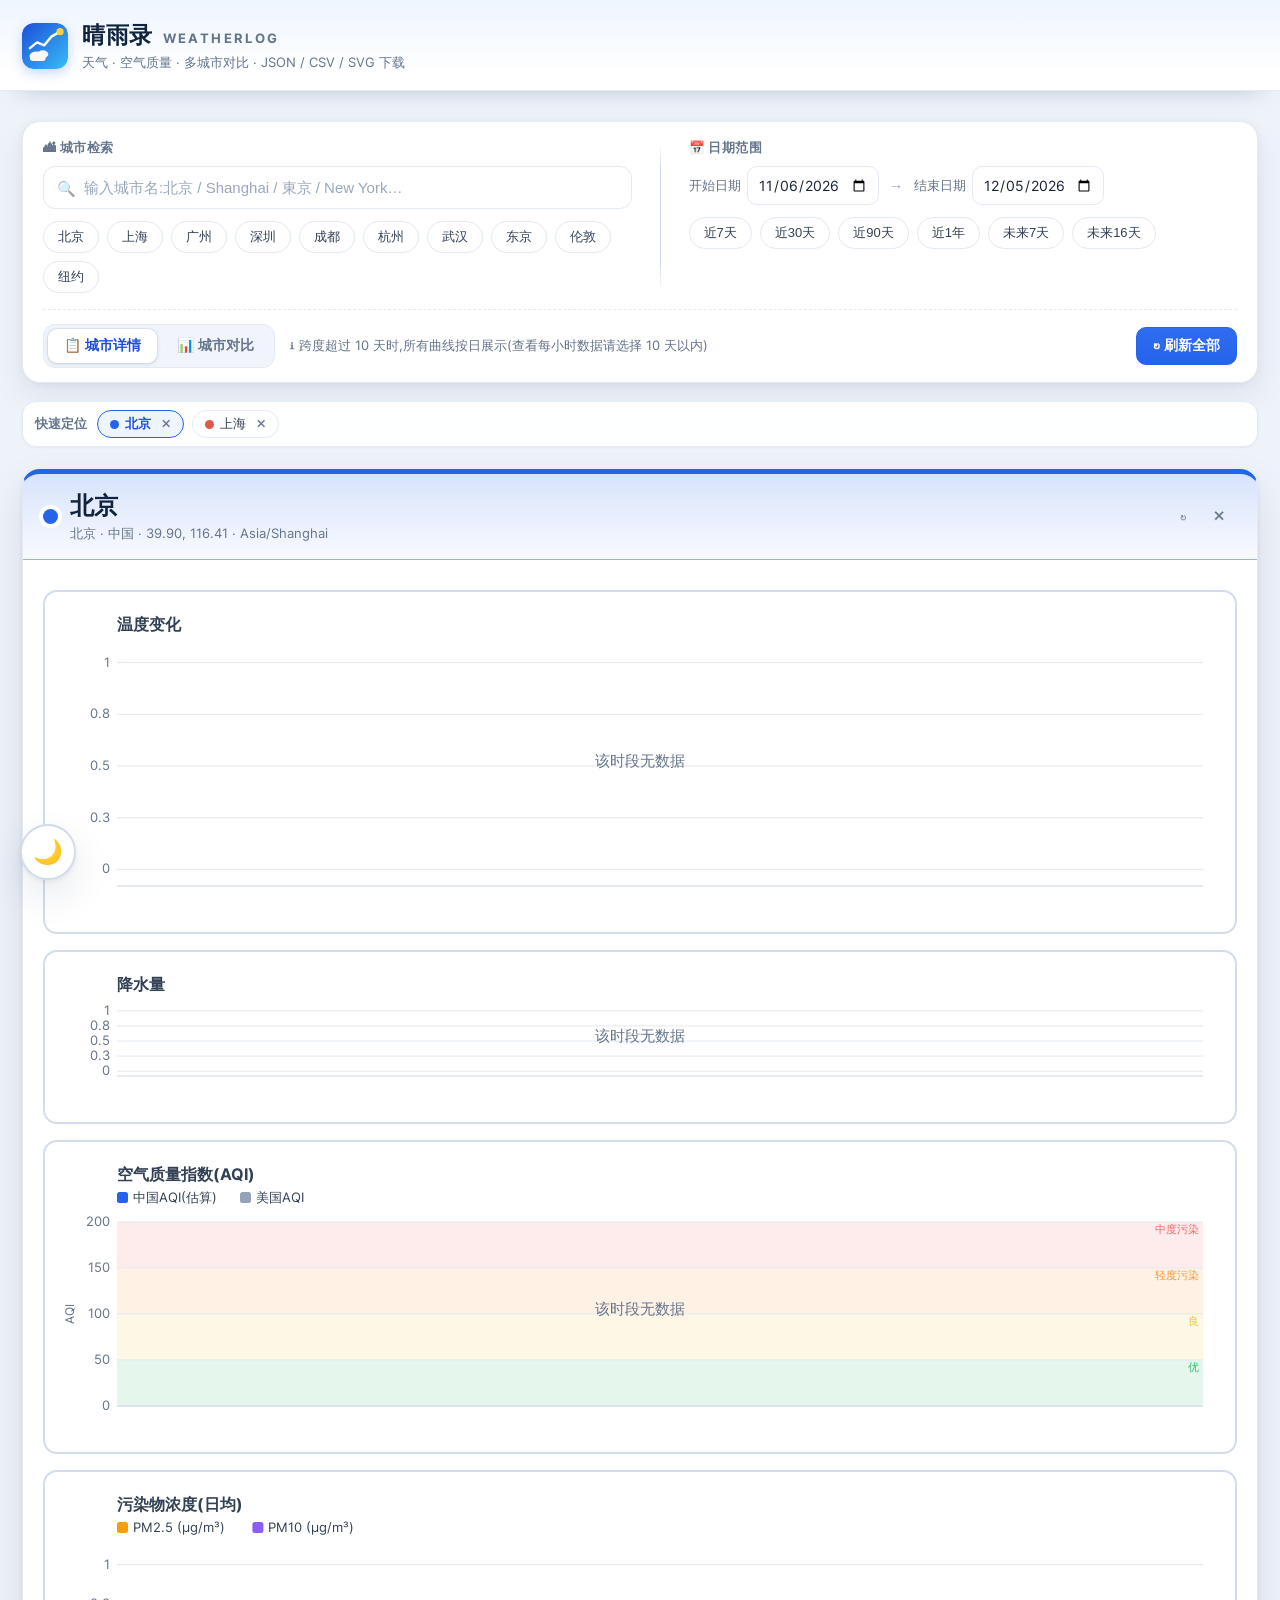
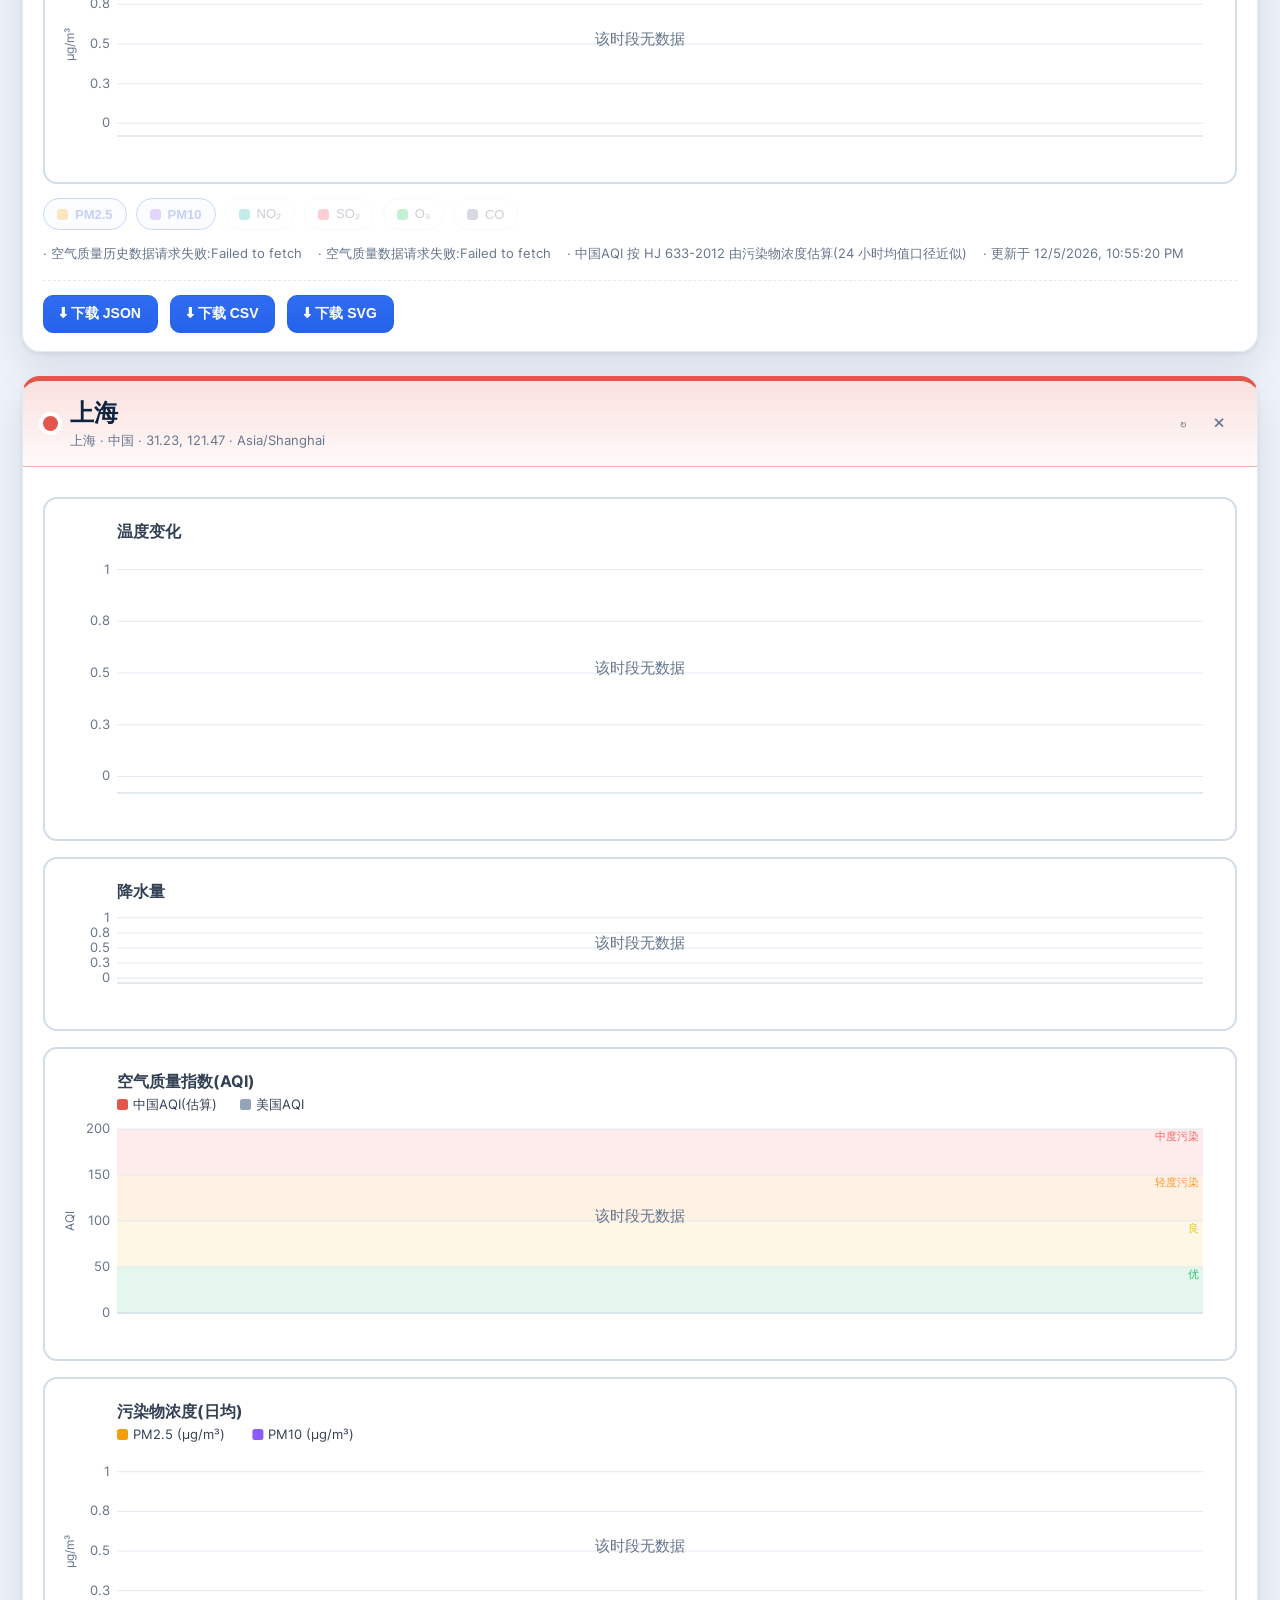
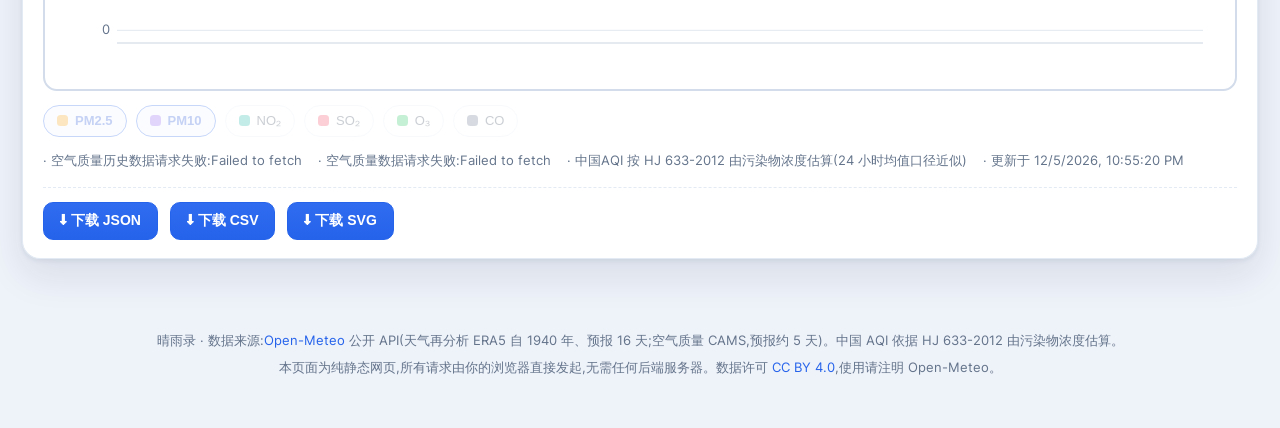
==== commit abdea611: "Add files via upload" ====
--- a/index.single.html
+++ b/index.single.html
@@ -845,13 +845,17 @@
   const svg = svgEl('svg', { viewBox: `0 0 ${width} ${height}`, class: 'chart-svg', 'data-w': width, 'data-h': height, role: 'img', 'font-family': 'Inter, "SF Pro Text", "PingFang SC", "Segoe UI", "Microsoft YaHei", sans-serif' });
   svg.appendChild(svgEl('rect', { x: 0, y: 0, width: width, height: height, class: 'chart-bg', fill: P.bg }));
 
-  // ---- AQI 等级色带 ----
+  // ---- AQI 等级色带(先与 y 轴范围求交集,超出可视范围的色带不绘制,避免负高度) ----
   for (const b of bands) {
-    const yTop = Y(Math.max(b.from, lo));
-    const yBot = Y(Math.min(b.to, hi));
-    if (yBot - yTop < 0.5) continue;
-    svg.appendChild(svgEl('rect', { x: ML, y: yBot, width: plotW, height: yTop - yBot, fill: b.color, opacity: 0.10 }));
-    svg.appendChild(svgEl('text', { x: width - MR - 4, y: yBot + 11, 'text-anchor': 'end', 'font-size': 11, fill: b.color, opacity: 0.8 }, [b.label]));
+    const fromV = Math.max(b.from, lo);
+    const toV = Math.min(b.to, hi);
+    if (toV <= fromV) continue; // 色带完全在可视范围之外
+    const yTop = Y(toV);        // 上边缘(数值更大 → y 更小)
+    const yBot = Y(fromV);      // 下边缘
+    const h = yBot - yTop;
+    if (h < 0.5) continue;
+    svg.appendChild(svgEl('rect', { x: ML, y: yTop, width: plotW, height: h, fill: b.color, opacity: 0.10 }));
+    svg.appendChild(svgEl('text', { x: width - MR - 4, y: yTop + 11, 'text-anchor': 'end', 'font-size': 11, fill: b.color, opacity: 0.8 }, [b.label]));
   }
 
   // ---- 网格 + y 刻度 ----
